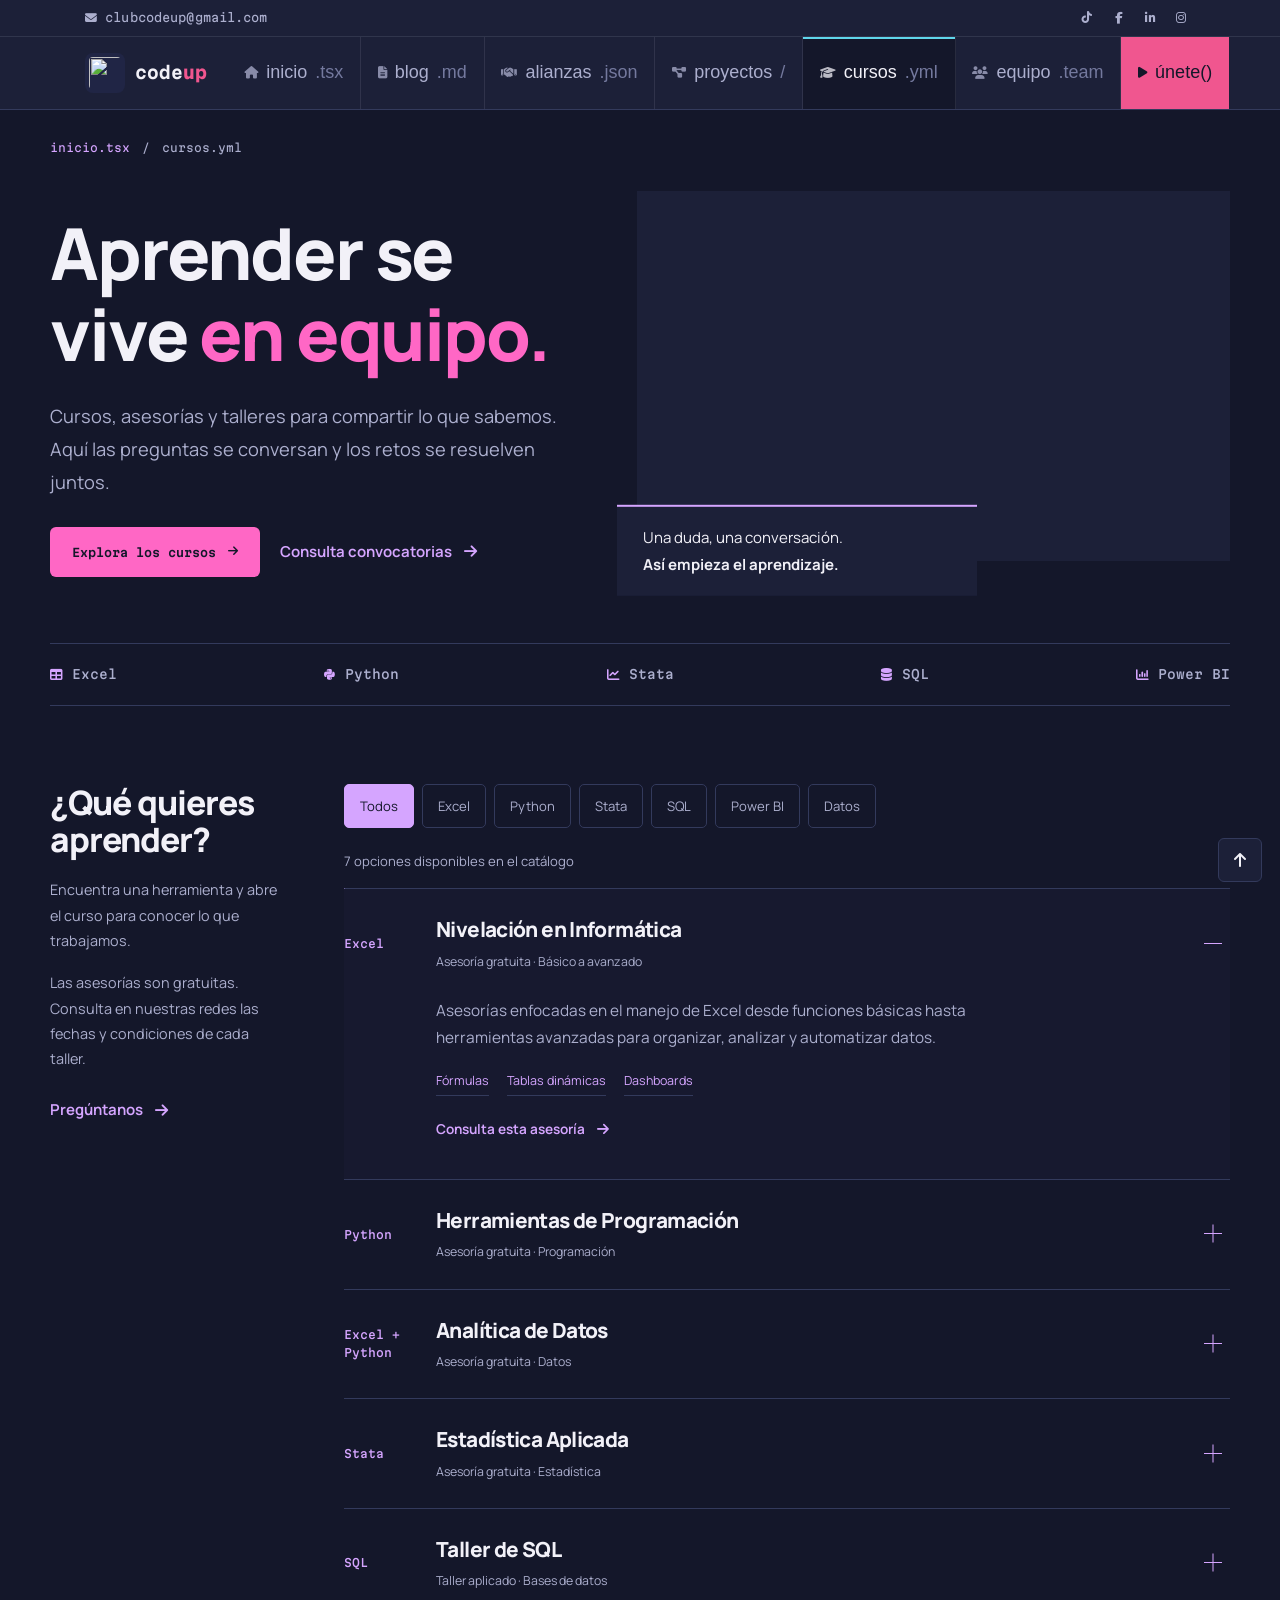
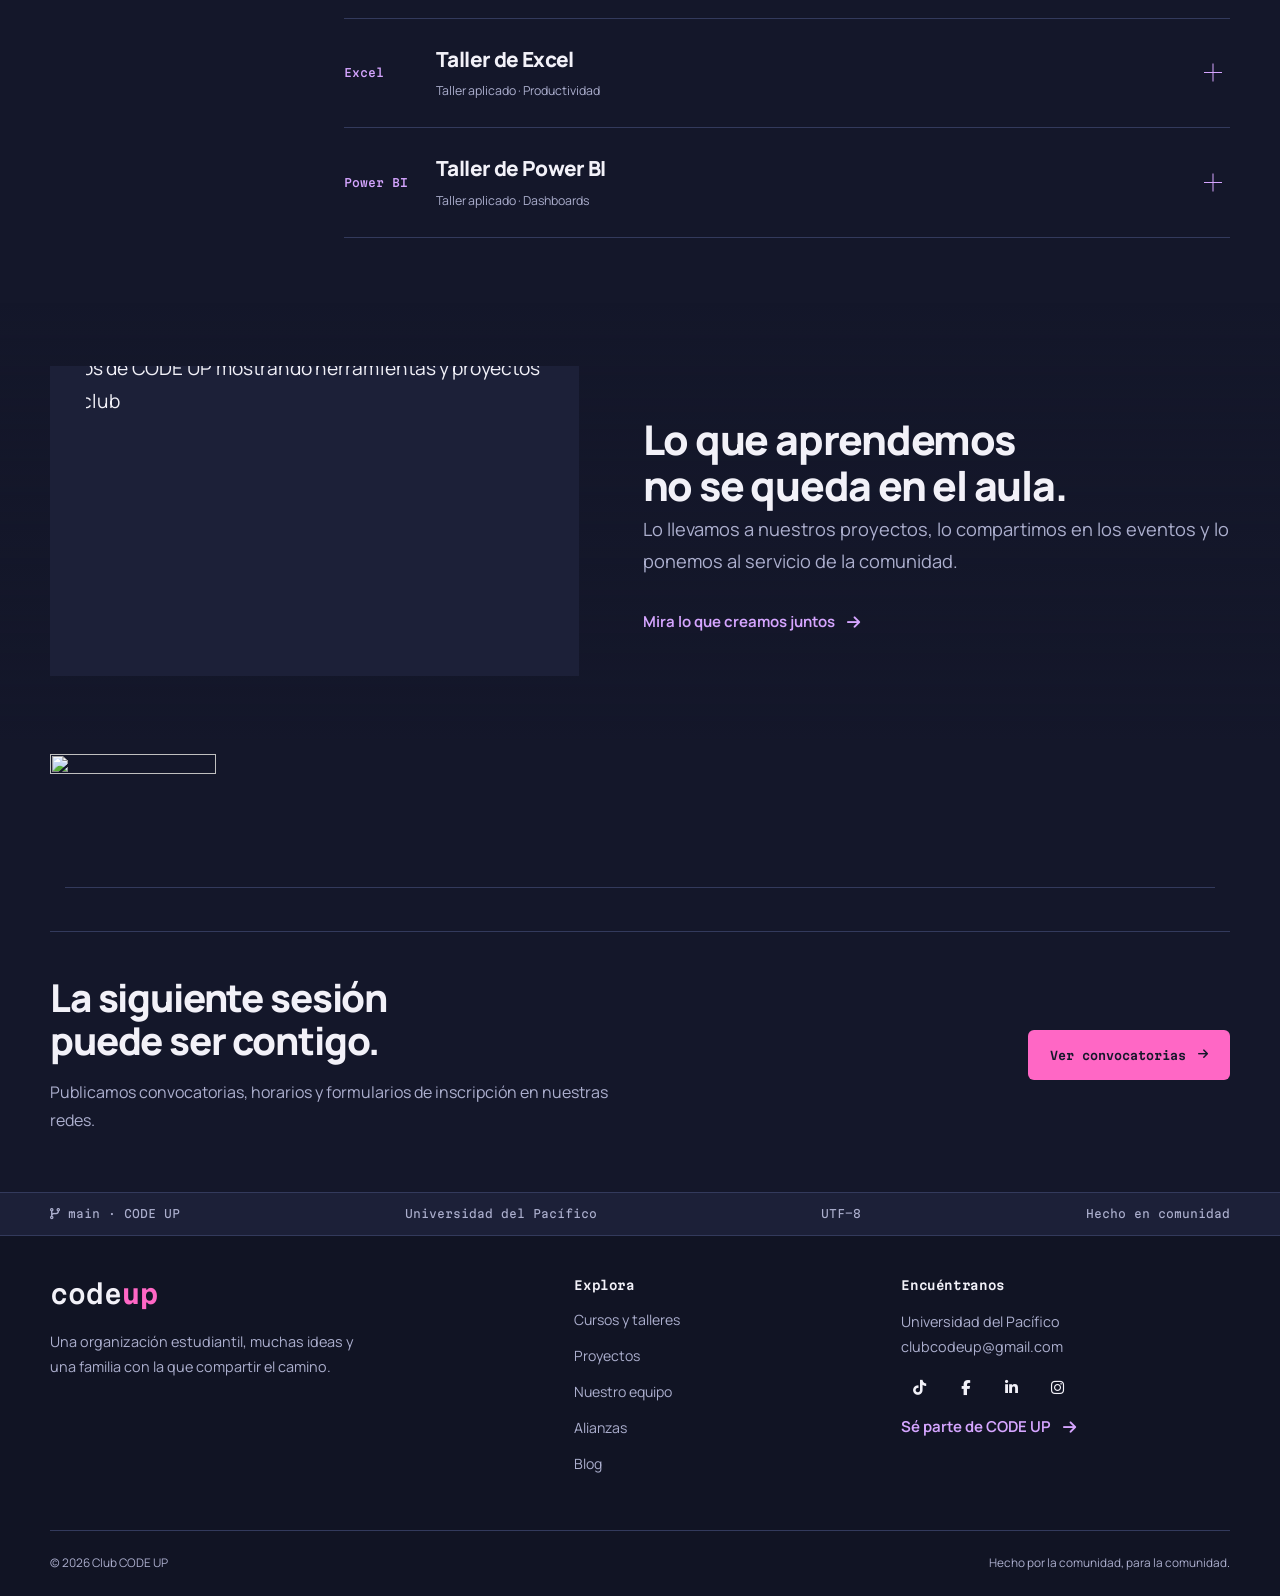
==== advisories.html @ 0ee15fd3 "Completa equipo 2026-2, agrega blogs y mejora experiencia web" ====
<!DOCTYPE html>
<html lang="es"><head>
<meta charset="utf-8"><meta name="viewport" content="width=device-width, initial-scale=1">
<title>Cursos y talleres | Club CODE UP</title>
<link rel="canonical" href="https://clubcodeup.github.io/Pag-Web/advisories.html">
<meta property="og:type" content="website">
<meta property="og:locale" content="es_PE">
<meta property="og:site_name" content="Club CODE UP">
<meta property="og:title" content="Cursos y talleres | Club CODE UP">
<meta property="og:description" content="Aprender también es acompañarnos. Conoce las asesorías y los talleres de Excel, Python, Stata, SQL y Power BI de CODE UP.">
<meta property="og:url" content="https://clubcodeup.github.io/Pag-Web/advisories.html">
<meta property="og:image" content="https://clubcodeup.github.io/Pag-Web/media/social/codeup.jpg">
<meta property="og:image:width" content="1200">
<meta property="og:image:height" content="675">
<meta property="og:image:alt" content="C.cat, la mascota de Club CODE UP, en su espacio de trabajo">
<meta name="twitter:card" content="summary_large_image">
<meta name="twitter:title" content="Cursos y talleres | Club CODE UP">
<meta name="twitter:description" content="Aprender también es acompañarnos. Conoce las asesorías y los talleres de Excel, Python, Stata, SQL y Power BI de CODE UP.">
<meta name="twitter:image" content="https://clubcodeup.github.io/Pag-Web/media/social/codeup.jpg">
<meta name="description" content="Aprender también es acompañarnos. Conoce las asesorías y los talleres de Excel, Python, Stata, SQL y Power BI de CODE UP."><meta name="theme-color" content="#14172a">
<link rel="icon" href="img/GeneralUse/logo.png" type="image/png">
<link rel="preconnect" href="https://fonts.googleapis.com"><link rel="preconnect" href="https://fonts.gstatic.com" crossorigin>
<link href="https://fonts.googleapis.com/css2?family=Martian+Mono:wght@400;500;600;700;800&amp;family=Manrope:wght@400;500;600;700;800&amp;display=swap" rel="stylesheet">
<link href="https://cdnjs.cloudflare.com/ajax/libs/font-awesome/6.3.0/css/all.min.css" rel="stylesheet">
<link href="css/pages-ide.css?v=9" rel="stylesheet">
<link href="css/site-header.css?v=2" rel="stylesheet">
<script src="js/site-header.js?v=1" defer></script>
<script src="js/pages-ide.js?v=7" defer></script>
</head><body class="club-page">
<a class="skip-link" href="#contenido">Saltar al contenido</a>
<div class="page-progress" aria-hidden="true"><span></span></div>
<div class="ide-topbar">
    <div class="container ide-topbar__inner">
        <a href="mailto:clubcodeup@gmail.com"><i class="fa fa-envelope" aria-hidden="true"></i> clubcodeup@gmail.com</a>
        <div class="site-social" aria-label="Redes sociales de CODE UP">
            <a href="https://www.tiktok.com/@clubcode.up" target="_blank" rel="noopener" aria-label="TikTok"><i class="fab fa-tiktok"></i></a>
            <a href="https://www.facebook.com/clubcodeup" target="_blank" rel="noopener" aria-label="Facebook"><i class="fab fa-facebook-f"></i></a>
            <a href="https://www.linkedin.com/company/club-code-up/" target="_blank" rel="noopener" aria-label="LinkedIn"><i class="fab fa-linkedin-in"></i></a>
            <a href="https://www.instagram.com/clubcodeup/" target="_blank" rel="noopener" aria-label="Instagram"><i class="fab fa-instagram"></i></a>
        </div>
    </div>
</div>

<header class="ide-header">
    <nav class="navbar navbar-expand-lg navbar-light container ide-tabbar" aria-label="Navegación principal">
        <a href="index.html" class="navbar-brand ide-logo" aria-label="CODE UP, inicio">
            <img src="img/GeneralUse/logo.png" width="40" height="40" alt="">
            <span>code<strong>up</strong></span>
        </a>
        <button type="button" class="navbar-toggler ide-menu-toggle" aria-controls="navbarCollapse" aria-expanded="false" aria-label="Abrir menú">
            <i class="fa fa-bars" aria-hidden="true"></i>
        </button>
        <div class="collapse navbar-collapse ide-tabs-wrap" id="navbarCollapse">
            <div class="navbar-nav ide-tabs">
                <a href="index.html" class="nav-item nav-link ide-tab"><i class="fa fa-house" aria-hidden="true"></i>inicio<span class="ide-ext" aria-hidden="true">.tsx</span></a>
                <a href="blog.html" class="nav-item nav-link ide-tab"><i class="fa fa-file-lines" aria-hidden="true"></i>blog<span class="ide-ext" aria-hidden="true">.md</span></a>
                <a href="course.html" class="nav-item nav-link ide-tab"><i class="fa fa-handshake" aria-hidden="true"></i>alianzas<span class="ide-ext" aria-hidden="true">.json</span></a>
                <a href="projects.html" class="nav-item nav-link ide-tab"><i class="fa fa-diagram-project" aria-hidden="true"></i>proyectos<span class="ide-ext" aria-hidden="true">/</span></a>
                <a href="advisories.html" class="nav-item nav-link ide-tab is-active" aria-current="page"><i class="fa fa-graduation-cap" aria-hidden="true"></i>cursos<span class="ide-ext" aria-hidden="true">.yml</span></a>
                <a href="team.html" class="nav-item nav-link ide-tab"><i class="fa fa-users" aria-hidden="true"></i>equipo<span class="ide-ext" aria-hidden="true">.team</span></a>
                <a href="contact.html" class="nav-item nav-link ide-tab ide-tab--run"><i class="fa fa-play" aria-hidden="true"></i>únete()</a>
            </div>
        </div>
    </nav>
</header>
<main id="contenido">
<nav class="page-shell page-crumb" aria-label="Ruta de navegación"><a href="index.html">inicio.tsx</a><span aria-hidden="true">/</span><span aria-current="page">cursos.yml</span></nav>
<section class="page-shell page-intro"><div class="learning-intro">
<div><h1>Aprender se vive <span class="page-title-accent">en equipo.</span></h1><p class="page-lead">Cursos, asesorías y talleres para compartir lo que sabemos. Aquí las preguntas se conversan y los retos se resuelven juntos.</p><div class="page-actions"><a class="page-button" href="#catalogo">Explora los cursos <i class="fa fa-arrow-right" aria-hidden="true"></i></a><a class="page-link" href="https://www.instagram.com/clubcodeup/" target="_blank" rel="noopener noreferrer">Consulta convocatorias <i class="fa fa-arrow-right" aria-hidden="true"></i></a></div></div>
<div class="learning-intro__image"><figure class="page-photo "><img src="media/pages/workshop.webp" alt="Integrantes de CODE UP aprendiendo juntos en un aula con computadoras" fetchpriority="high" decoding="async"></figure><div class="learning-intro__note"><p>Una duda, una conversación.<br><strong>Así empieza el aprendizaje.</strong></p></div></div>
</div><div class="learning-tools" aria-label="Herramientas que compartimos"><span><i class="fa fa-table" aria-hidden="true"></i>Excel</span><span><i class="fab fa-python" aria-hidden="true"></i>Python</span><span><i class="fa fa-chart-line" aria-hidden="true"></i>Stata</span><span><i class="fa fa-database" aria-hidden="true"></i>SQL</span><span><i class="fa fa-chart-column" aria-hidden="true"></i>Power BI</span></div></section>
<section class="page-shell page-section catalog" id="catalogo" data-catalog aria-labelledby="catalog-title">
<aside class="catalog-aside"><h2 id="catalog-title">¿Qué quieres aprender?</h2><p>Encuentra una herramienta y abre el curso para conocer lo que trabajamos.</p><p>Las asesorías son gratuitas. Consulta en nuestras redes las fechas y condiciones de cada taller.</p><a class="page-link" href="mailto:clubcodeup@gmail.com">Pregúntanos <i class="fa fa-arrow-right" aria-hidden="true"></i></a></aside>
<div><div class="filter-controls" role="group" aria-label="Filtrar cursos por herramienta"><button class="filter-button" data-filter="all" aria-pressed="true" type="button">Todos</button><button class="filter-button" data-filter="excel" aria-pressed="false" type="button">Excel</button><button class="filter-button" data-filter="python" aria-pressed="false" type="button">Python</button><button class="filter-button" data-filter="stata" aria-pressed="false" type="button">Stata</button><button class="filter-button" data-filter="sql" aria-pressed="false" type="button">SQL</button><button class="filter-button" data-filter="power-bi" aria-pressed="false" type="button">Power BI</button><button class="filter-button" data-filter="datos" aria-pressed="false" type="button">Datos</button></div><p class="filter-status" data-filter-status role="status" aria-live="polite">7 opciones disponibles en el catálogo</p>
<details class="course-entry" data-course="excel" open><summary><span class="course-entry__tool">Excel</span><div><h3>Nivelación en Informática</h3><span class="course-entry__kind">Asesoría gratuita · Básico a avanzado</span></div><span class="course-entry__plus" aria-hidden="true"></span></summary><div class="course-entry__body"><p>Asesorías enfocadas en el manejo de Excel desde funciones básicas hasta herramientas avanzadas para organizar, analizar y automatizar datos.</p><ul class="page-tags"><li>Fórmulas</li><li>Tablas dinámicas</li><li>Dashboards</li></ul><a class="page-link course-entry__contact" href="mailto:clubcodeup@gmail.com?subject=Consulta%20sobre%20Nivelaci%C3%B3n%20en%20Inform%C3%A1tica&amp;body=Hola%20CODE%20UP%2C%20me%20gustar%C3%ADa%20conocer%20las%20pr%C3%B3ximas%20fechas%20y%20c%C3%B3mo%20participar%20en%20Nivelaci%C3%B3n%20en%20Inform%C3%A1tica.%20Gracias.">Consulta esta asesoría <i class="fa fa-arrow-right" aria-hidden="true"></i></a></div></details>
<details class="course-entry" data-course="python"><summary><span class="course-entry__tool">Python</span><div><h3>Herramientas de Programación</h3><span class="course-entry__kind">Asesoría gratuita · Programación</span></div><span class="course-entry__plus" aria-hidden="true"></span></summary><div class="course-entry__body"><p>Curso enfocado en Python, desde conceptos básicos hasta estructuras aplicadas a automatización, análisis de datos y resolución de problemas computacionales.</p><ul class="page-tags"><li>Fundamentos</li><li>Automatización</li><li>Problemas</li></ul><a class="page-link course-entry__contact" href="mailto:clubcodeup@gmail.com?subject=Consulta%20sobre%20Herramientas%20de%20Programaci%C3%B3n&amp;body=Hola%20CODE%20UP%2C%20me%20gustar%C3%ADa%20conocer%20las%20pr%C3%B3ximas%20fechas%20y%20c%C3%B3mo%20participar%20en%20Herramientas%20de%20Programaci%C3%B3n.%20Gracias.">Consulta esta asesoría <i class="fa fa-arrow-right" aria-hidden="true"></i></a></div></details>
<details class="course-entry" data-course="excel python datos"><summary><span class="course-entry__tool">Excel + Python</span><div><h3>Analítica de Datos</h3><span class="course-entry__kind">Asesoría gratuita · Datos</span></div><span class="course-entry__plus" aria-hidden="true"></span></summary><div class="course-entry__body"><p>Curso orientado al análisis e interpretación de datos usando Excel y Python para limpiar información, visualizar hallazgos y crear reportes útiles.</p><ul class="page-tags"><li>Limpieza</li><li>Visualización</li><li>Reportes</li></ul><a class="page-link course-entry__contact" href="mailto:clubcodeup@gmail.com?subject=Consulta%20sobre%20Anal%C3%ADtica%20de%20Datos&amp;body=Hola%20CODE%20UP%2C%20me%20gustar%C3%ADa%20conocer%20las%20pr%C3%B3ximas%20fechas%20y%20c%C3%B3mo%20participar%20en%20Anal%C3%ADtica%20de%20Datos.%20Gracias.">Consulta esta asesoría <i class="fa fa-arrow-right" aria-hidden="true"></i></a></div></details>
<details class="course-entry" data-course="stata datos"><summary><span class="course-entry__tool">Stata</span><div><h3>Estadística Aplicada</h3><span class="course-entry__kind">Asesoría gratuita · Estadística</span></div><span class="course-entry__plus" aria-hidden="true"></span></summary><div class="course-entry__body"><p>Curso orientado al uso de Stata para análisis descriptivo, inferencial y manejo de bases de datos en investigaciones y proyectos académicos.</p><ul class="page-tags"><li>Descriptiva</li><li>Inferencia</li><li>Bases de datos</li></ul><a class="page-link course-entry__contact" href="mailto:clubcodeup@gmail.com?subject=Consulta%20sobre%20Estad%C3%ADstica%20Aplicada&amp;body=Hola%20CODE%20UP%2C%20me%20gustar%C3%ADa%20conocer%20las%20pr%C3%B3ximas%20fechas%20y%20c%C3%B3mo%20participar%20en%20Estad%C3%ADstica%20Aplicada.%20Gracias.">Consulta esta asesoría <i class="fa fa-arrow-right" aria-hidden="true"></i></a></div></details>
<details class="course-entry" data-course="sql datos"><summary><span class="course-entry__tool">SQL</span><div><h3>Taller de SQL</h3><span class="course-entry__kind">Taller aplicado · Bases de datos</span></div><span class="course-entry__plus" aria-hidden="true"></span></summary><div class="course-entry__body"><p>Taller práctico para consultar bases de datos mediante filtros, joins, subconsultas y manejo de información.</p><ul class="page-tags"><li>Consultas</li><li>Joins</li><li>Subconsultas</li></ul><a class="page-link course-entry__contact" href="mailto:clubcodeup@gmail.com?subject=Consulta%20sobre%20Taller%20de%20SQL&amp;body=Hola%20CODE%20UP%2C%20me%20gustar%C3%ADa%20conocer%20las%20pr%C3%B3ximas%20fechas%20y%20c%C3%B3mo%20participar%20en%20Taller%20de%20SQL.%20Gracias.">Consulta este taller <i class="fa fa-arrow-right" aria-hidden="true"></i></a></div></details>
<details class="course-entry" data-course="excel"><summary><span class="course-entry__tool">Excel</span><div><h3>Taller de Excel</h3><span class="course-entry__kind">Taller aplicado · Productividad</span></div><span class="course-entry__plus" aria-hidden="true"></span></summary><div class="course-entry__body"><p>Taller para organizar, analizar y visualizar datos con fórmulas, tablas dinámicas, gráficos y automatización.</p><ul class="page-tags"><li>Gráficos</li><li>Tablas</li><li>Automatización</li></ul><a class="page-link course-entry__contact" href="mailto:clubcodeup@gmail.com?subject=Consulta%20sobre%20Taller%20de%20Excel&amp;body=Hola%20CODE%20UP%2C%20me%20gustar%C3%ADa%20conocer%20las%20pr%C3%B3ximas%20fechas%20y%20c%C3%B3mo%20participar%20en%20Taller%20de%20Excel.%20Gracias.">Consulta este taller <i class="fa fa-arrow-right" aria-hidden="true"></i></a></div></details>
<details class="course-entry" data-course="power-bi datos"><summary><span class="course-entry__tool">Power BI</span><div><h3>Taller de Power BI</h3><span class="course-entry__kind">Taller aplicado · Dashboards</span></div><span class="course-entry__plus" aria-hidden="true"></span></summary><div class="course-entry__body"><p>Taller orientado a crear dashboards e informes interactivos para transformar datos en reportes de decisión.</p><ul class="page-tags"><li>Power Query</li><li>Visuales</li><li>Reportes</li></ul><a class="page-link course-entry__contact" href="mailto:clubcodeup@gmail.com?subject=Consulta%20sobre%20Taller%20de%20Power%20BI&amp;body=Hola%20CODE%20UP%2C%20me%20gustar%C3%ADa%20conocer%20las%20pr%C3%B3ximas%20fechas%20y%20c%C3%B3mo%20participar%20en%20Taller%20de%20Power%20BI.%20Gracias.">Consulta este taller <i class="fa fa-arrow-right" aria-hidden="true"></i></a></div></details>
</div></section>
<section class="page-section page-section--surface"><div class="page-shell learning-end page-reveal"><figure class="page-photo "><img src="media/pages/project-stand.webp" alt="Miembros de CODE UP mostrando herramientas y proyectos en el stand del club" loading="lazy" decoding="async"></figure><div><h2>Lo que aprendemos no se queda en el aula.</h2><p class="page-lead">Lo llevamos a nuestros proyectos, lo compartimos en los eventos y lo ponemos al servicio de la comunidad.</p><a class="page-link" href="projects.html">Mira lo que creamos juntos <i class="fa fa-arrow-right" aria-hidden="true"></i></a></div></div></section>
<div class="page-shell"><div class="page-cat-rail" data-scroll-cat aria-hidden="true"><span class="page-cat-rail__fill"></span><img src="media/cat-skate.webp" width="480" height="400" loading="lazy" decoding="async" alt="" draggable="false"></div></div><div class="page-shell"><section class="page-next"><div><h2>La siguiente sesión puede ser contigo.</h2><p>Publicamos convocatorias, horarios y formularios de inscripción en nuestras redes.</p></div><a class="page-button" href="https://www.instagram.com/clubcodeup/" target="_blank" rel="noopener noreferrer">Ver convocatorias <i class="fa fa-arrow-right" aria-hidden="true"></i></a></section></div></main>
<footer class="page-footer">
<div class="page-status"><div class="page-shell"><span><i class="fa fa-code-branch" aria-hidden="true"></i> main · CODE UP</span><span>Universidad del Pacífico</span><span>UTF-8</span><span>Hecho en comunidad</span></div></div>
<div class="page-shell page-footer__grid">
<div><a class="page-footer__brand" href="index.html">code<strong>up</strong></a><p>Una organización estudiantil, muchas ideas y una familia con la que compartir el camino.</p></div>
<div class="page-footer__links"><h2>Explora</h2><a href="advisories.html">Cursos y talleres</a><a href="projects.html">Proyectos</a><a href="team.html">Nuestro equipo</a><a href="course.html">Alianzas</a><a href="blog.html">Blog</a></div>
<div><h2>Encuéntranos</h2><p>Universidad del Pacífico<br><a href="mailto:clubcodeup@gmail.com">clubcodeup@gmail.com</a></p><div class="page-social" aria-label="Redes de CODE UP"><a href="https://www.tiktok.com/@clubcode.up" target="_blank" rel="noopener noreferrer" aria-label="TikTok"><i class="fab fa-tiktok" aria-hidden="true"></i></a><a href="https://www.facebook.com/clubcodeup" target="_blank" rel="noopener noreferrer" aria-label="Facebook"><i class="fab fa-facebook-f" aria-hidden="true"></i></a><a href="https://www.linkedin.com/company/club-code-up/" target="_blank" rel="noopener noreferrer" aria-label="LinkedIn"><i class="fab fa-linkedin-in" aria-hidden="true"></i></a><a href="https://www.instagram.com/clubcodeup/" target="_blank" rel="noopener noreferrer" aria-label="Instagram"><i class="fab fa-instagram" aria-hidden="true"></i></a></div><a class="page-link" href="contact.html">Sé parte de CODE UP <i class="fa fa-arrow-right" aria-hidden="true"></i></a></div>
</div><div class="page-shell page-footer__bottom"><span>© 2026 Club CODE UP</span><span>Hecho por la comunidad, para la comunidad.</span></div></footer>
<a class="page-top" href="#contenido" aria-label="Volver arriba"><i class="fa fa-arrow-up" aria-hidden="true"></i></a>
</body></html>
---- css/pages-ide.css ----
/* Interior routes share the homepage identity, not its section layout. */
:root {
  color-scheme: dark;
  --page-bg: #14172a;
  --page-raised: #1c2038;
  --page-deep: #111424;
  --page-chrome: #181c30;
  --page-ink: #f2f1f8;
  --page-muted: #acafce;
  --page-line: #333a5c;
  --page-pink: #ff67c5;
  --page-accent: #d5a5ff;
  --page-amber: #f5bb4c;
  --page-mint: #6fe3aa;
  --page-mono: 'Martian Mono', ui-monospace, monospace;
  --page-ease: cubic-bezier(.22, 1, .36, 1);
}
* { box-sizing: border-box; }
html { scroll-behavior: smooth; scroll-padding-top: 100px; scrollbar-color: #b68ccf var(--page-bg); }
body.club-page { position: relative; isolation: isolate; margin: 0; background: var(--page-bg); color: var(--page-ink); font: 400 16px/1.75 'Manrope', system-ui, sans-serif; -webkit-font-smoothing: antialiased; }
body.club-page::before { content: ''; position: fixed; inset: 0; z-index: -1; pointer-events: none; background: url('../media/navy-texture-dark.webp') center / cover no-repeat; opacity: .58; }
::selection { color: var(--page-bg); background: var(--page-accent); }
a { color: inherit; text-decoration: none; text-underline-offset: .25em; }
a, button { -webkit-tap-highlight-color: transparent; }
a:hover { color: var(--page-accent); }
button, input, select { font: inherit; }
button, summary, select { cursor: pointer; }
button { color: inherit; }
input { caret-color: var(--page-accent); }
:focus-visible { outline: 2px solid var(--page-accent); outline-offset: 5px; }
img { display: block; max-width: 100%; height: auto; }
figure { margin: 0; }
p { margin: 0 0 1.2em; }
h1, h2, h3 { margin: 0; line-height: 1.13; letter-spacing: -.03em; text-wrap: balance; font-weight: 800; }
h1 { font-size: clamp(2.75rem, 5.6vw, 5rem); }
h2 { font-size: clamp(2rem, 3.2vw, 3.2rem); }
h3 { font-size: clamp(1.4rem, 2vw, 2rem); }
[hidden] { display: none !important; }
.page-shell { width: min(1180px, calc(100% - 80px)); margin-inline: auto; }
.skip-link { position: fixed; z-index: 200; top: -80px; left: 20px; padding: 12px 18px; background: var(--page-accent); color: var(--page-bg); }
.skip-link:focus { top: 12px; }
.skip-link:hover { color: var(--page-bg); }
.page-progress { height: 3px; position: fixed; z-index: 100; top: 0; left: 0; right: 0; pointer-events: none; }
.page-progress span { display: block; height: 100%; transform: scaleX(0); transform-origin: left; background: var(--page-pink); }
.page-social { display: flex; gap: 10px; align-items: center; }
.page-social a { display: grid; place-items: center; width: 36px; height: 36px; font-size: 15px; }
.page-crumb { display: flex; flex-wrap: wrap; gap: 12px; padding-top: 28px; margin-bottom: 34px; color: var(--page-muted); font: 400 .7rem/1.7 var(--page-mono); }
.page-crumb a { color: var(--page-accent); }
.page-intro { padding-bottom: 54px; }
.page-lead { color: var(--page-muted); font-size: clamp(1rem, 1.5vw, 1.14rem); line-height: 1.8; max-width: 55ch; }
.page-title-accent { color: var(--page-pink); }
.page-actions { display: flex; gap: 20px; align-items: center; flex-wrap: wrap; margin-top: 28px; }
.page-button { display: inline-flex; justify-content: center; align-items: center; gap: 12px; padding: 15px 21px; min-height: 48px; border: 1px solid transparent; border-radius: 6px; font: 600 .72rem/1.6 var(--page-mono); color: var(--page-bg); background: var(--page-pink); transition: background .2s, transform .25s var(--page-ease); }
.page-button:hover { color: var(--page-bg); background: #ff8ad4; transform: translateY(-2px); }
.page-button--outline { border-color: var(--page-line); background: transparent; color: var(--page-ink); }
.page-button--outline:hover { background: var(--page-raised); color: var(--page-accent); }
.page-link { color: var(--page-accent); display: inline-flex; gap: 12px; align-items: center; min-height: 44px; font-size: .94rem; font-weight: 650; }
.page-link:hover { text-decoration: underline; }
.course-entry__contact { margin-top: 12px; font-size: .85rem; }
.page-photo { overflow: hidden; background: var(--page-raised); }
.page-photo img { width: 100%; height: 100%; object-fit: cover; }
.page-photo figcaption { padding: 13px 0 0; color: var(--page-muted); font-size: .8rem; }
.page-photo--caption { background: none; overflow: visible; }
.page-section { padding-block: 64px; }
.page-intro + .page-section { padding-top: 24px; }
.page-section--surface { background: linear-gradient(#14172a00, #14172a99), url('../media/navy-texture-light.webp') center / cover; }
.page-section-head { display: flex; justify-content: space-between; align-items: end; gap: 30px; margin-bottom: 32px; }
.page-section-head p { max-width: 40ch; color: var(--page-muted); margin: 0; }
.page-meta { display: flex; flex-wrap: wrap; gap: 12px; font-size: .78rem; color: var(--page-muted); }
.page-meta span + span::before { content: '·'; margin-right: 12px; color: var(--page-accent); }
.page-tags { display: flex; flex-wrap: wrap; gap: 8px 18px; padding: 0; margin: 14px 0 0; list-style: none; color: var(--page-accent); font-size: .78rem; }
.page-tags li { border-bottom: 1px solid var(--page-line); padding-bottom: 3px; }
.page-chrome { display: flex; align-items: center; justify-content: space-between; gap: 12px; padding: 13px 17px; background: var(--page-raised); font: 400 .7rem var(--page-mono); color: var(--page-muted); border-bottom: 1px solid var(--page-line); }
.page-dots { display: inline-flex; gap: 6px; }
.page-dots b { width: 10px; height: 10px; background: #ff6058; border-radius: 50%; }
.page-dots b:nth-child(2) { background: #ffbd2e; }
.page-dots b:nth-child(3) { background: #28c840; }
.page-next { display: grid; grid-template-columns: 1fr auto; gap: 30px; align-items: center; padding: 44px 0 58px; border-top: 1px solid var(--page-line); }
.page-next h2 { font-size: clamp(1.8rem, 3vw, 2.6rem); max-width: 24ch; }
.page-next p { color: var(--page-muted); max-width: 60ch; margin: 15px 0 0; }
.page-cat-rail { position: relative; height: 158px; margin-block: 8px 25px; overflow: hidden; pointer-events: none; }
.page-cat-rail::before, .page-cat-rail__fill { content: ''; position: absolute; left: 15px; right: 15px; bottom: 18px; height: 1px; background: var(--page-line); }
.page-cat-rail__fill { background: var(--page-accent); transform: scaleX(0); transform-origin: left; }
.page-cat-rail img { position: absolute; left: 0; bottom: 14px; width: 166px; height: auto; transform-origin: 50% 90%; }
.page-reveal { opacity: 1; }
.page-link i, .page-button i { transition: transform .25s var(--page-ease); }
.page-link:hover i, .page-button:hover i { transform: translateX(5px); }
.page-link { position: relative; }
.page-link::after { content: ''; position: absolute; left: 0; right: 0; bottom: 3px; height: 1px; background: currentColor; transform: scaleX(0); transform-origin: left; transition: transform .3s var(--page-ease); }
.page-link:hover::after, .page-link:focus-visible::after { transform: scaleX(1); }
.page-link:hover { text-decoration: none; }
.page-photo img { transition: transform .7s var(--page-ease); }
/* Each scene follows the reading position; no CSS transition fighting the RAF scrub. */
[data-scroll-motion]:not([data-scroll-motion='line']) { transition: none !important; }
[data-scroll-motion='line'] { position: relative; }
[data-scroll-motion='line']::after { content: ''; position: absolute; top: -1px; left: 0; right: 0; height: 1px; background: var(--page-accent); transform: scaleX(var(--row-progress, 1)); transform-origin: left; pointer-events: none; }
.learning-tools, .team-group__head { overflow: clip; }
.journal-archive > a { display: block; overflow: hidden; }
.join-steps__list li::before { color: var(--page-pink); }
@media (hover: hover) and (pointer: fine) {
  .page-photo:not(.page-photo--caption):hover img { transform: scale(1.025); }
}
.page-footer { background: var(--page-deep); border-top: 1px solid var(--page-line); }
.page-status { border-bottom: 1px solid var(--page-line); background: var(--page-raised); color: var(--page-muted); font: 400 .7rem/1.6 var(--page-mono); }
.page-status > div { display: flex; gap: 30px; justify-content: space-between; flex-wrap: wrap; padding-block: 12px; }
.page-footer__grid { display: grid; grid-template-columns: 1.4fr .8fr 1fr; gap: 64px; padding-block: 42px; }
.page-footer__brand { font: 600 1.6rem var(--page-mono); }
.page-footer__brand strong { color: var(--page-pink); }
.page-footer p { color: var(--page-muted); font-size: .9rem; max-width: 35ch; margin: 17px 0 10px; }
.page-footer h2 { font: 600 .76rem var(--page-mono); margin-bottom: 16px; }
.page-footer__links a { display: block; width: fit-content; min-height: 36px; font-size: .88rem; color: var(--page-muted); }
.page-footer__links a:hover { color: var(--page-accent); }
.page-footer__bottom { display: flex; justify-content: space-between; flex-wrap: wrap; gap: 12px; border-top: 1px solid var(--page-line); padding-block: 22px; color: var(--page-muted); font-size: .74rem; }
.page-top { position: fixed; bottom: 18px; right: 18px; z-index: 40; display: grid; place-items: center; width: 44px; height: 44px; border: 1px solid var(--page-line); border-radius: 6px; background: var(--page-raised); }

/* Courses: a real classroom followed by a working syllabus directory. */
.learning-intro { display: grid; grid-template-columns: 1fr 1.12fr; gap: 58px; align-items: center; }
.learning-intro h1 { max-width: 11ch; margin-bottom: 25px; }
.learning-intro__image { position: relative; padding-bottom: 38px; }
.learning-intro__image .page-photo { height: 370px; }
.learning-intro__note { position: absolute; bottom: 0; left: -20px; padding: 18px 26px; width: min(85%, 360px); background: var(--page-raised); border-top: 2px solid var(--page-accent); }
.learning-intro__note p { margin: 0; font-size: .94rem; }
.learning-tools { display: flex; justify-content: space-between; gap: 22px; flex-wrap: wrap; border-block: 1px solid var(--page-line); padding: 23px 0; margin-top: 44px; color: var(--page-muted); font: 500 .78rem var(--page-mono); }
.learning-tools i { color: var(--page-accent); margin-right: 10px; }
.catalog { display: grid; grid-template-columns: 230px 1fr; gap: 64px; }
.catalog-aside { align-self: start; position: sticky; top: 108px; }
.catalog-aside h2 { font-size: 2.1rem; margin-bottom: 18px; }
.catalog-aside p { color: var(--page-muted); font-size: .9rem; }
.filter-controls { display: flex; flex-wrap: wrap; gap: 8px; margin-bottom: 22px; }
.filter-button { padding: 10px 15px; min-height: 44px; border: 1px solid var(--page-line); border-radius: 5px; background: transparent; color: var(--page-muted); font-size: .82rem; }
.filter-button:hover { border-color: var(--page-accent); color: var(--page-ink); }
.filter-button[aria-pressed='true'] { color: var(--page-bg); background: var(--page-accent); border-color: var(--page-accent); }
.filter-status { color: var(--page-muted); font-size: .82rem; min-height: 24px; margin-bottom: 14px; }
.course-entry { border-top: 1px solid var(--page-line); transition: background .25s; }
.course-entry[open] { background: #1c203866; }
.course-entry h3 { transition: color .2s, transform .3s var(--page-ease); }
.course-entry summary:hover h3 { color: var(--page-pink); transform: translateX(4px); }
.course-entry:last-child { border-bottom: 1px solid var(--page-line); }
.course-entry summary { list-style: none; display: grid; grid-template-columns: 70px 1fr 26px; gap: 22px; padding: 26px 0; align-items: center; }
.course-entry summary::-webkit-details-marker { display: none; }
.course-entry__tool { font: 500 .7rem/1.6 var(--page-mono); color: var(--page-accent); }
.course-entry h3 { font-size: 1.3rem; line-height: 1.4; }
.course-entry__kind { color: var(--page-muted); font-size: .77rem; display: block; margin-top: 6px; }
.course-entry__plus { width: 18px; height: 18px; position: relative; }
.course-entry__plus::before, .course-entry__plus::after { content: ''; position: absolute; background: var(--page-accent); left: 0; top: 8px; width: 18px; height: 1px; transition: transform .25s var(--page-ease); }
.course-entry__plus::after { transform: rotate(90deg); }
.course-entry[open] .course-entry__plus::after { transform: rotate(0); }
.course-entry__body { padding: 0 45px 27px 92px; max-width: 75ch; }
.course-entry__body p { color: var(--page-muted); font-size: .96rem; }
.learning-end { display: grid; grid-template-columns: .9fr 1fr; align-items: center; gap: 64px; }
.learning-end .page-photo { height: 310px; }
.learning-end h2 { margin-bottom: 22px; }

/* Projects: a two-function walkthrough, followed by meaningful game stories. */
.projects-heading { display: grid; grid-template-columns: 1.2fr 1fr; align-items: end; gap: 80px; margin-bottom: 40px; }
.projects-heading h1 { max-width: 16ch; font-size: clamp(2.75rem, 5vw, 4.5rem); }
.projects-heading p { margin: 0; }
.project-feature { display: grid; grid-template-columns: .85fr 1.15fr; border-block: 1px solid var(--page-line); padding-block: 38px; gap: 64px; align-items: start; }
.project-feature__copy { position: sticky; top: 30px; }
.project-feature h2 { margin: 16px 0 24px; font-size: clamp(2.8rem, 5vw, 4.5rem); }
.project-feature__copy > p { color: var(--page-muted); }
.project-feature__copy > .page-meta, .project-game .page-meta, .journal-feature .page-meta, .journal-archive .page-meta { margin-bottom: 20px; }
.project-screen { background: #f6f5ff; border-radius: 8px 8px 0 0; overflow: hidden; }
.project-screen > img { width: 100%; height: 240px; object-fit: contain; }
.project-functions { display: grid; gap: 34px; min-width: 0; }
.project-function { transform-origin: center top; scroll-margin-top: 28px; }
.project-function figcaption { padding-top: 18px; }
.project-function h3 { font-size: clamp(1.2rem, 1.8vw, 1.45rem); line-height: 1.3; }
.project-function p { font-size: .9rem; color: var(--page-muted); margin: 10px 0 0; max-width: 56ch; }
.project-flow { display: grid; margin-block: 25px 14px; }
.project-flow a { display: flex; gap: 14px; align-items: center; position: relative; border-top: 1px solid var(--page-line); padding: 16px 0; font-size: .88rem; color: var(--page-muted); }
.project-flow a::after { content: ''; position: absolute; left: 0; right: 0; top: -1px; height: 1px; background: var(--page-pink); transform: scaleX(0); transform-origin: left; transition: transform .3s var(--page-ease); }
.project-flow a[aria-current='step'] { color: var(--page-ink); }
.project-flow a[aria-current='step']::after { transform: scaleX(1); }
.project-flow span { color: var(--page-accent); font: .7rem var(--page-mono); }
.project-flow i { margin-left: auto; color: var(--page-accent); }
.project-game { display: grid; grid-template-columns: 1.05fr 1fr; gap: 64px; padding-block: 35px; align-items: center; border-bottom: 1px solid var(--page-line); }
.project-game:nth-of-type(even) .project-game__image { order: 2; }
.project-game__image { display: grid; place-items: center; background: var(--page-raised); min-height: 270px; }
.project-game__image img { width: 100%; max-height: 330px; object-fit: contain; }
.project-game h3 { margin: 13px 0 20px; }
.project-game p { color: var(--page-muted); font-size: .95rem; }
.project-people { font-size: .82rem !important; padding-top: 16px; border-top: 1px solid var(--page-line); }
.project-people strong { color: var(--page-ink); }
.project-mechanics { margin: 22px 0 0; display: grid; grid-template-columns: 1fr 1fr; gap: 24px; border-top: 1px solid var(--page-line); padding-top: 18px; }
.project-mechanics dt { font-size: .8rem; font-weight: 700; color: var(--page-accent); }
.project-mechanics dd { margin: 8px 0 0; font-size: .85rem; line-height: 1.75; color: var(--page-muted); }
.project-mechanics + .project-people { margin-top: 22px; }
@media (min-width: 901px) and (max-height: 650px) { .project-feature__copy { position: static; } }

/* Partners: a shared photograph and spacious, readable institutional rows. */
.alliance-intro { display: grid; grid-template-columns: .85fr 1.1fr; gap: 70px; align-items: center; }
.alliance-intro h1 { max-width: 12ch; margin-bottom: 24px; }
.alliance-intro .page-photo { height: 405px; }
.alliance-directory { border-top: 1px solid var(--page-line); }
.alliance-row { display: grid; grid-template-columns: 170px .8fr 1.25fr; gap: 42px; padding: 38px 0; align-items: center; border-bottom: 1px solid var(--page-line); }
.alliance-logo { width: 145px; height: 126px; background: white; display: grid; place-items: center; padding: 14px; }
.alliance-logo img { max-height: 98px; object-fit: contain; }
.alliance-row h3 { font-size: 1.65rem; margin-bottom: 10px; }
.alliance-row p { margin: 0; font-size: .94rem; color: var(--page-muted); }
.alliance-row__type { font-size: .78rem !important; color: var(--page-accent) !important; }
.alliance-row__body p + p { margin-top: 12px; }

/* Team: an open photo album, with direct area navigation and no search UI. */
.team-intro__heading { display: grid; grid-template-columns: 1fr 1fr; gap: 80px; align-items: end; margin-bottom: 35px; }
.team-intro__heading h1 { max-width: 12ch; }
.team-intro__heading p { margin-bottom: 0; }
.team-panorama { height: clamp(210px, 32vw, 420px); }
.team-panorama img { object-position: center 60%; }
.team-values { display: grid; grid-template-columns: 1fr 1fr; gap: 70px; margin-top: 36px; }
.team-values h2 { font-size: 1.45rem; margin-bottom: 12px; }
.team-values p { color: var(--page-muted); font-size: .93rem; margin: 0; }
.team-areas-bar { position: sticky; top: 0; z-index: 15; margin: 26px 0 0; border-block: 1px solid var(--page-line); background: rgba(20, 23, 42, .94); box-shadow: 0 0 0 100vmax rgba(20, 23, 42, .94); clip-path: inset(0 -100vmax); backdrop-filter: blur(10px); }
.team-areas { display: flex; gap: 30px; overflow-x: auto; scrollbar-width: none; padding-block: 6px; padding-right: 48px; -webkit-mask-image: linear-gradient(90deg, #000 calc(100% - 48px), transparent); mask-image: linear-gradient(90deg, #000 calc(100% - 48px), transparent); }
.team-areas::-webkit-scrollbar { display: none; }
.team-areas a { display: inline-flex; align-items: center; flex-shrink: 0; min-height: 44px; white-space: nowrap; font-size: .85rem; color: var(--page-muted); position: relative; }
.team-areas a span { margin-left: 8px; font: 400 .62rem var(--page-mono); opacity: .7; }
.team-areas a::after { content: ''; position: absolute; bottom: 3px; inset-inline: 0; height: 2px; background: var(--page-pink); transform: scaleX(0); transform-origin: left; transition: transform .3s var(--page-ease); }
.team-areas a:hover, .team-areas a[aria-current='location'] { color: var(--page-ink); }
.team-areas a[aria-current='location'] span { color: var(--page-pink); opacity: 1; }
.team-areas a:hover::after, .team-areas a[aria-current='location']::after { transform: scaleX(1); }
/* Each area: its name stays beside the people while they scroll past. */
.team-group { display: grid; grid-template-columns: 240px minmax(0, 1fr); gap: 56px; padding-block: 48px; border-top: 1px solid var(--page-line); }
.team-areas-bar + .team-group { border-top: 0; }
.team-areas-bar + .team-group::after { display: none; }
.team-group__head { position: sticky; top: 92px; align-self: start; }
.team-group__head h3 { font-size: 1.75rem; line-height: 1.15; margin: 0 0 12px; text-wrap: balance; }
.team-group__head span { color: var(--page-accent); font: 500 .75rem var(--page-mono); }
.team-group__head p { color: var(--page-muted); font-size: .92rem; line-height: 1.7; margin: 18px 0 0; max-width: 28ch; }
/* The lead takes a 2x2 cell; everyone else fills the mosaic around it. */
.team-portraits { display: grid; grid-template-columns: repeat(6, minmax(0, 1fr)); gap: 30px 16px; grid-auto-flow: dense; align-items: start; }
.member-portrait { min-width: 0; }
.member-portrait--lead { grid-column: span 2; grid-row: span 2; }
.member-portrait__photo, .member-portrait__empty { position: relative; overflow: hidden; aspect-ratio: 4/5; background: var(--page-raised); }
.member-portrait img { width: 100%; height: 100%; object-fit: cover; object-position: center 28%; filter: grayscale(1); transition: filter .45s, transform .65s var(--page-ease); }
.member-portrait:hover img, .member-portrait:focus-within img { filter: grayscale(0); transform: scale(1.04); }
@media (hover: none) { .member-portrait img { filter: grayscale(.2); } }
.member-portrait__career { position: absolute; inset: auto 0 0; padding: 30px 10px 9px; font-size: .75rem; line-height: 1.35; color: #fff; background: linear-gradient(transparent, rgba(12, 14, 28, .88)); opacity: 0; transform: translateY(8px); transition: opacity .3s, transform .4s var(--page-ease); pointer-events: none; }
.member-portrait:hover .member-portrait__career, .member-portrait:focus-within .member-portrait__career { opacity: 1; transform: none; }
.member-portrait h4 { font-size: .84rem; line-height: 1.35; font-weight: 700; margin: 10px 0 0; transition: color .25s; }
.member-portrait:hover h4 { color: var(--page-pink); }
.member-portrait p { font-size: .8rem; line-height: 1.6; color: var(--page-muted); margin: 2px 0 0; }
.member-portrait p.member-portrait__role { font: 500 .75rem/1.6 var(--page-mono); color: var(--page-pink); margin-top: 5px; }
.member-portrait--lead h4 { font-size: 1.12rem; margin-top: 14px; }
.member-portrait--lead p.member-portrait__role { font-size: .75rem; }
.member-portrait__empty { display: grid; place-content: center; text-align: center; color: var(--page-muted); }
.member-portrait__empty span[aria-hidden] { font: 600 1.4rem var(--page-mono); color: var(--page-accent); }
.member-portrait__empty small { font-size: .66rem; }
/* The complete board opens the directory in three columns, then two on mobile. */
.team-group--board .team-portraits { grid-template-columns: repeat(3, minmax(0, 1fr)); gap: 24px; }
.team-group--board .member-portrait--lead { grid-column: auto; grid-row: auto; }
.team-group--board .member-portrait__photo { aspect-ratio: 1; }
.team-group--board .member-portrait--lead h4 { font-size: 1.3rem; }

/* Join: a real invitation, with direct channels instead of a fake form. */
.join-layout { display: grid; grid-template-columns: 1fr .95fr; gap: 70px; align-items: center; padding-bottom: 24px; }
.join-photos { position: relative; padding-bottom: 86px; }
.join-photos > figure.page-photo { height: 495px; }
.join-photos__second { position: absolute; width: 42%; height: 220px; bottom: 0; left: -20px; border: 8px solid var(--page-bg); }
.join-photos__cat { width: 175px; position: absolute; bottom: -4px; right: -15px; }
.join-copy h1 { max-width: 11ch; margin-bottom: 23px; }
.join-copy .page-meta { margin-top: 24px; }
.join-steps { display: grid; grid-template-columns: .75fr 1.25fr; gap: 70px; }
.join-steps h2 { margin-bottom: 20px; }
.join-steps__list { list-style: none; margin: 0; padding: 0; counter-reset: join-step; }
.join-steps__list li { display: grid; grid-template-columns: 38px 1fr; gap: 22px; border-top: 1px solid var(--page-line); padding: 24px 0; counter-increment: join-step; }
.join-steps__list li::before { content: counter(join-step, decimal-leading-zero); color: var(--page-amber); font: 500 .8rem var(--page-mono); padding-top: 5px; }
.join-steps__list h3 { font-size: 1.2rem; margin-bottom: 10px; }
.join-steps__list p { color: var(--page-muted); font-size: .95rem; margin: 0; }
.join-channels { display: grid; grid-template-columns: 240px 1fr; gap: 65px; align-items: center; border-block: 1px solid var(--page-line); padding-block: 35px; }
.join-qr { padding: 15px; background: white; width: 210px; }
.join-qr img { width: 100%; }
.join-channels h2 { font-size: 2rem; margin-bottom: 10px; }
.join-channel-links { display: flex; flex-wrap: wrap; gap: 6px 30px; margin-top: 20px; }
.join-channel-links a { min-height: 44px; display: flex; gap: 10px; align-items: center; border-bottom: 1px solid var(--page-line); }

/* Blog: editorial cover, distinct archive row, focused article reading. */
.journal-title { display: flex; justify-content: space-between; align-items: end; gap: 40px; padding-bottom: 35px; border-bottom: 1px solid var(--page-line); margin-bottom: 36px; }
.journal-title p { max-width: 38ch; margin: 0; color: var(--page-muted); }
.journal-note { display: flex; align-items: end; gap: 24px; max-width: 480px; }
.journal-note p { max-width: 27ch; }
.journal-companion { width: 115px; height: auto; flex-shrink: 0; transform-origin: 50% 90%; }
.journal-feature { display: grid; grid-template-columns: 1.15fr 1fr; gap: 55px; align-items: center; }
.journal-feature__image { display: block; overflow: hidden; }
.journal-feature__image img { width: 100%; height: 415px; object-fit: cover; transition: transform .8s var(--page-ease); }
.journal-feature__image:hover img { transform: scale(1.035); }
.journal-feature h2 { font-size: clamp(2.2rem, 3.3vw, 3.4rem); margin: 15px 0 20px; }
.journal-feature h2 a:hover { color: var(--page-accent); }
.journal-feature p { color: var(--page-muted); }
.journal-archive { display: grid; grid-template-columns: .65fr 1fr; gap: 60px; align-items: center; border-block: 1px solid var(--page-line); padding-block: 34px; }
.journal-archive img { width: 100%; max-height: 270px; object-fit: cover; }
.journal-archive h3 { font-size: 2.2rem; margin: 14px 0 18px; }
.journal-archive p { color: var(--page-muted); max-width: 55ch; }
.journal-archive + .journal-archive { border-top: 0; }
.article-heading { max-width: 980px; padding-bottom: 40px; }
.article-heading h1 { font-size: clamp(2.4rem, 4.5vw, 4.3rem); margin-bottom: 26px; }
.article-heading .page-meta { font-size: .85rem; }
.article-cover { height: 360px; margin-bottom: 40px; }
.article-cover--science img { object-fit: contain; background: var(--page-raised); }
.article-cover--caption { height: auto; overflow: visible; background: none; }
.article-cover__image { height: 360px; overflow: hidden; background: var(--page-raised); }
.article-cover--caption img { height: 100%; }
.article-layout { display: grid; grid-template-columns: 235px minmax(0, 1fr); gap: 70px; padding-bottom: 55px; }
.article-aside { align-self: start; position: sticky; top: 110px; }
.article-aside h2 { font-size: 1rem; margin-bottom: 17px; }
.article-toc { display: grid; gap: 12px; padding-left: 0; list-style: none; border-left: 1px solid var(--page-line); }
.article-toc a { display: block; padding-left: 16px; font-size: .84rem; line-height: 1.6; color: var(--page-muted); }
.article-toc a[aria-current='location'] { color: var(--page-accent); border-left: 1px solid var(--page-accent); margin-left: -1px; }
.article-aside > p { font-size: .82rem; color: var(--page-muted); }
.article-body { max-width: 72ch; font-size: 1.075rem; line-height: 1.95; }
.article-body > p { color: #e3d1ee; margin-bottom: 1.6em; }
.article-body h2 { font-size: clamp(1.6rem, 2.4vw, 2.2rem); line-height: 1.3; margin: 2em 0 .8em; }
.article-body h2:first-child { margin-top: 0; }
.article-body img { width: 100%; max-height: 460px; object-fit: contain; background: #eff0f8; margin: 32px 0; }
.article-body ul, .article-body ol { padding-left: 22px; color: var(--page-muted); }
.article-body li { margin-bottom: 16px; }
.article-body .sources { font-size: .9rem; border-top: 1px solid var(--page-line); margin-top: 40px; }
.article-body .sources a { color: var(--page-accent); text-decoration: underline; overflow-wrap: anywhere; }
.article-figure { margin-block: 32px; }
.article-body .article-figure img { margin: 0; }
.article-figure figcaption { padding-top: 13px; color: var(--page-muted); font-size: 13px; line-height: 1.7; }
.article-body .author-line { color: var(--page-ink); }
.article-archive-note { padding: 20px 0; border-block: 1px solid var(--page-line); font-size: .85rem; color: var(--page-muted); }

@media (min-width: 1450px) { .page-shell { width: min(1280px, calc(100% - 112px)); } }
@media (max-width: 1199px) {
  .page-shell { width: calc(100% - 56px); }
  .learning-intro, .alliance-intro, .project-feature, .join-layout { gap: 38px; }
  .catalog { grid-template-columns: 200px 1fr; gap: 38px; }
  .team-group { grid-template-columns: 200px minmax(0, 1fr); gap: 36px; }
  .team-portraits { grid-template-columns: repeat(5, minmax(0, 1fr)); }
  .article-layout { gap: 40px; grid-template-columns: 200px minmax(0, 1fr); }
}
@media (max-width: 900px) {
  .page-crumb { margin-bottom: 26px; }
  .learning-intro__image .page-photo, .alliance-intro .page-photo { height: 310px; }
  .projects-heading, .team-intro__heading { gap: 30px; }
  .project-feature { grid-template-columns: 1fr; }
  .project-feature__copy { max-width: 70ch; position: static; }
  .project-functions { grid-template-columns: 1fr 1fr; gap: 24px; }
  .project-screen > img { height: 210px; }
  .catalog { display: block; }
  .catalog-aside { position: static; margin-bottom: 28px; }
  .catalog-aside h2 { display: inline; }
  .catalog-aside p { margin-top: 14px; max-width: 65ch; }
  .learning-end, .project-game, .join-steps { gap: 32px; }
  .alliance-row { grid-template-columns: 130px 1fr; gap: 24px 30px; }
  .alliance-logo { grid-row: span 2; width: 122px; height: 116px; }
  .alliance-row__body { grid-column: 2; }
  .team-values { gap: 30px; }
  .team-group { grid-template-columns: 1fr; gap: 22px; padding-block: 36px; }
  .team-group__head { position: static; }
  .team-group__head p { max-width: 46ch; margin-top: 10px; }
  .team-portraits { grid-template-columns: repeat(4, minmax(0, 1fr)); }
  .join-photos > figure.page-photo { height: 440px; }
  .join-photos__second { left: -10px; width: 58%; height: 180px; }
  .join-photos__cat { width: 140px; right: -24px; }
  .join-channels { grid-template-columns: 185px 1fr; gap: 30px; }
  .join-qr { width: 180px; }
  .journal-feature { gap: 30px; }
  .journal-feature__image img { height: 370px; }
  .journal-archive { gap: 30px; }
  .article-layout { grid-template-columns: 1fr; gap: 25px; }
  .article-aside { position: static; }
  .article-toc { display: flex; flex-wrap: wrap; gap: 10px 20px; border: none; }
  .article-toc a { padding: 0; text-decoration: underline; }
  .article-aside > p { display: none; }
  .article-body { margin-inline: auto; }
  .page-footer__grid { gap: 30px; }
}
@media (max-width: 640px) {
  .page-shell { width: calc(100% - 36px); }
  .page-intro { padding-bottom: 32px; }
  .page-crumb { font-size: .7rem; padding-top: 20px; gap: 8px; }
  h1 { font-size: clamp(2.45rem, 10.5vw, 3.6rem); }
  .page-actions { gap: 12px 20px; margin-top: 22px; }
  .page-section { padding-block: 40px; }
  .page-section-head, .journal-title { display: block; margin-bottom: 25px; }
  .page-section-head p, .journal-title p { margin-top: 16px; }
  .page-next { grid-template-columns: 1fr; gap: 23px; padding-block: 30px 40px; }
  .page-next .page-button { justify-self: start; }
  .page-cat-rail { height: 120px; margin-block: 0 18px; }
  .page-cat-rail img { width: 124px; }
  .learning-intro, .alliance-intro, .team-intro__heading, .projects-heading, .learning-end, .join-layout, .join-steps, .journal-feature, .journal-archive { grid-template-columns: 1fr; gap: 28px; }
  .learning-intro h1, .alliance-intro h1, .team-intro__heading h1, .join-copy h1 { max-width: 14ch; }
  .learning-intro__image .page-photo { height: 260px; }
  .learning-intro__note { left: 12px; padding: 14px 20px; }
  .learning-tools { gap: 19px 25px; justify-content: start; font-size: .72rem; margin-top: 25px; padding: 20px 0; }
  .course-entry summary { grid-template-columns: 52px 1fr 20px; gap: 12px; padding-block: 22px; }
  .course-entry h3 { font-size: 1.12rem; }
  .course-entry__tool { font-size: .7rem; }
  .course-entry__body { padding: 0 15px 25px 64px; }
  .course-entry__body p { font-size: .91rem; }
  .filter-controls { gap: 6px; }
  .filter-button { padding-inline: 12px; }
  .learning-end .page-photo { height: 240px; }
  .projects-heading { margin-bottom: 26px; }
  .project-feature { padding-block: 26px; gap: 24px; }
  .project-feature h2 { margin-top: 10px; }
  .project-functions { grid-template-columns: 1fr; gap: 26px; }
  .project-screen > img { height: auto; max-height: 235px; }
  .project-mechanics { gap: 18px; }
  .project-game { grid-template-columns: 1fr; gap: 24px; padding-block: 30px; }
  .project-game:nth-of-type(even) .project-game__image { order: 0; }
  .project-game__image { min-height: 210px; }
  .project-game__image img { max-height: 300px; }
  .alliance-intro .page-photo { height: 290px; }
  .alliance-row { grid-template-columns: 92px 1fr; gap: 20px; padding-block: 28px; }
  .alliance-logo { grid-row: auto; width: 92px; height: 88px; padding: 8px; }
  .alliance-logo img { max-height: 70px; }
  .alliance-row h3 { font-size: 1.4rem; }
  .alliance-row__body { grid-column: 1 / -1; }
  .team-intro__heading { margin-bottom: 24px; }
  .team-panorama { height: 220px; }
  .team-values { grid-template-columns: 1fr; gap: 24px; margin-top: 26px; }
  .team-areas-bar { margin-top: 18px; }
  .team-areas { gap: 22px; }
  .team-group { padding-block: 30px; }
  .team-group__head h3 { font-size: 1.4rem; margin-bottom: 6px; }
  .team-portraits { grid-template-columns: repeat(3, minmax(0, 1fr)); gap: 20px 10px; }
  .member-portrait h4 { font-size: .76rem; margin-top: 8px; }
  .member-portrait--lead h4 { font-size: .98rem; }
  .team-group--board .team-portraits { grid-template-columns: repeat(2, minmax(0, 1fr)); gap: 12px; }
  .team-group--board .member-portrait--lead h4 { font-size: 1rem; }
  .join-copy { order: -1; }
  .join-photos { padding-bottom: 66px; margin-inline: 10px; }
  .join-photos > figure.page-photo { height: 360px; }
  .join-photos__second { height: 185px; width: 45%; }
  .join-photos__cat { width: 144px; right: -6px; }
  .join-channels { grid-template-columns: 1fr; gap: 26px; }
  .join-qr { width: 160px; }
  .join-channel-links { gap: 8px 22px; }
  .journal-feature__image img { height: 260px; }
  .journal-note { align-items: center; gap: 20px; margin-top: 18px; }
  .journal-note p { margin-top: 0; max-width: 30ch; }
  .journal-companion { width: 88px; }
  .journal-feature h2 { font-size: 2.2rem; }
  .journal-archive h3 { font-size: 1.8rem; }
  .journal-archive img { max-height: 240px; }
  .article-heading { padding-bottom: 28px; }
  .article-heading h1 { font-size: clamp(2rem, 8.4vw, 2.8rem); }
  .article-cover { height: 230px; margin-bottom: 28px; }
  .article-cover--caption { height: auto; }
  .article-cover__image { height: 230px; }
  .article-body { font-size: 1rem; line-height: 1.9; }
  .article-toc { display: grid; gap: 12px; }
  .page-footer__grid { grid-template-columns: 1fr; gap: 30px; text-align: center; padding-block: 32px; }
  .page-footer__grid p { margin-inline: auto; }
  .page-footer__links a { margin-inline: auto; min-height: 40px; }
  .page-footer .page-social { justify-content: center; }
  .page-status > div { display: grid; grid-template-columns: 1fr 1fr; gap: 8px 16px; font-size: .7rem; }
  .page-status span:nth-child(even) { text-align: right; }
  .page-footer__bottom { display: grid; justify-content: center; text-align: center; padding-right: 38px; font-size: .7rem; }
  .page-top { width: 40px; height: 40px; right: 10px; bottom: 10px; }
}
@media (prefers-reduced-motion: reduce) {
  html { scroll-behavior: auto; }
  *, *::before, *::after { animation: none !important; transition: none !important; }
  [data-scroll-motion]:not([data-scroll-motion='line']) { transform: none !important; clip-path: none !important; }
  [data-scroll-motion='line']::after { transform: scaleX(1); }
  .page-photo:hover img, .member-portrait:hover img, .journal-feature__image:hover img, .course-entry summary:hover h3, .page-button:hover, .page-link:hover i, .page-button:hover i { transform: none; }
}
---- css/site-header.css ----
/* Canonical header: the approved homepage furniture, shared by every route.
   Includes its scoped Bootstrap geometry so interiors need no framework CSS. */
.ide-topbar, .ide-header {
  --ide-bg: #14172a; --ide-bg-raised: #1c2038; --ide-bg-raised-2: #202545;
  --ide-border: #333a5c; --ide-border-soft: rgba(226,228,250,.1);
  --ide-ink: #f2f1f8; --ide-ink-soft: #acafce; --ide-ink-faint: #74799e;
  --ide-magenta: #f0568f; --ide-cyan: #5fd6ec;
  --ide-mono: 'Martian Mono', ui-monospace, 'SFMono-Regular', Menlo, Consolas, monospace;
  color: var(--ide-ink); font: 400 16px/1.65 'Manrope', system-ui, -apple-system, sans-serif;
}
.ide-topbar *, .ide-header * { box-sizing: border-box; }
.ide-topbar .container, .ide-header .container { width: 100%; margin-inline: auto; padding-inline: 15px; }
.ide-topbar a, .ide-header a { text-decoration: none; transition: color .2s, background-color .2s; }
.ide-topbar a:focus-visible, .ide-header a:focus-visible, .ide-header button:focus-visible { outline: 2px solid var(--ide-cyan); outline-offset: 3px; }
.ide-topbar { background: var(--ide-bg-raised); color: var(--ide-ink-soft); border-bottom: 1px solid var(--ide-border-soft); font-family: var(--ide-mono); font-size: .74rem; letter-spacing: .01em; }
.ide-topbar__inner { min-height: 36px; display: flex; align-items: center; justify-content: space-between; }
.ide-topbar a { color: var(--ide-ink-soft); }
.ide-topbar a:hover { color: var(--ide-cyan); }
.ide-topbar .site-social { display: flex; align-items: center; gap: .2rem; }
.ide-topbar .site-social a { display: grid; place-items: center; width: 28px; height: 28px; border-radius: 4px; }
.ide-topbar .site-social a:hover { background: var(--ide-bg-raised-2); }
.ide-header { position: relative; z-index: 20; background: var(--ide-bg-raised); border-bottom: 1px solid var(--ide-border); }
.ide-header .ide-tabbar { position: relative; display: flex; flex-wrap: wrap; align-items: stretch; justify-content: space-between; min-height: 72px; padding-block: 0; }
.ide-header .ide-logo { display: inline-flex; align-items: center; gap: .65rem; padding-block: .3125rem; margin-right: 1.25rem; color: var(--ide-ink); font: 700 1.05rem/1.65 var(--ide-mono); white-space: nowrap; flex-shrink: 0; }
.ide-logo img { display: block; width: 40px; height: 40px; object-fit: contain; border-radius: 8px; padding: 4px; background: var(--ide-bg-raised-2); }
.ide-logo strong { color: var(--ide-magenta); font-weight: 900; }
.ide-header .ide-menu-toggle { padding: .25rem .75rem; font-size: 1.25rem; line-height: 1; color: var(--ide-ink); border: 1px solid var(--ide-border); border-radius: 6px; background: transparent; cursor: pointer; }
.ide-header .ide-tabs-wrap { flex-basis: 100%; flex-grow: 1; align-items: stretch; }
.ide-header .ide-tabs { display: flex; flex-direction: row; align-items: stretch; margin: 0 0 0 auto; padding: 0; list-style: none; }
.ide-header .ide-tab.nav-link { position: relative; display: inline-flex; align-items: center; gap: .5rem; height: 72px; padding: 0 1.05rem !important; color: var(--ide-ink-soft); background: transparent; border-right: 1px solid var(--ide-border-soft); font: 500 18px/1.65 'Jost', sans-serif; white-space: nowrap; }
.ide-header .ide-tab i { font-size: .78rem; opacity: .75; }
.ide-header .ide-ext { color: var(--ide-ink-faint); }
.ide-header .ide-tab:hover { color: var(--ide-ink); background: var(--ide-bg-raised-2); }
.ide-header .ide-tab.is-active { color: var(--ide-ink); background: var(--ide-bg); }
.ide-header .ide-tab.is-active::after { content: ''; position: absolute; inset-inline: 0; top: 0; height: 2px; background: var(--ide-cyan); }
.ide-header .ide-tab--run.nav-link { color: var(--ide-bg); background: var(--ide-magenta); border-right: 0; }
.ide-header .ide-tab--run:hover { background: #f57aa4; }
.ide-header .ide-tab--run i { opacity: 1; }
@media (min-width: 576px) { .ide-topbar .container, .ide-header .container { max-width: 540px; } }
@media (min-width: 768px) { .ide-topbar .container, .ide-header .container { max-width: 720px; } }
@media (min-width: 992px) {
  .ide-topbar .container, .ide-header .container { max-width: 960px; }
  .ide-header .ide-tabbar { flex-flow: row nowrap; justify-content: flex-start; }
  .ide-header .ide-tabs-wrap { display: flex !important; flex-basis: auto; }
  .ide-header .ide-menu-toggle { display: none; }
}
@media (min-width: 1200px) { .ide-topbar .container, .ide-header .container { max-width: 1140px; } }
@media (min-width: 992px) and (max-width: 1199.98px) {
  .ide-header .ide-tab.nav-link { padding-inline: .8rem !important; font-size: .9rem; }
}
@media (max-width: 991.98px) {
  .ide-header .ide-tabbar { min-height: 64px; }
  .ide-header .ide-menu-toggle { display: none; }
  .menu-ready .ide-header .ide-menu-toggle { display: block; }
  .ide-header .ide-tabs-wrap { display: block; border-top: 1px solid var(--ide-border); background: var(--ide-bg-raised); }
  .ide-header .ide-tabs { flex-direction: column; margin-left: 0; }
  .ide-header .ide-tab.nav-link { height: auto; padding: .95rem 1rem !important; width: 100%; border-right: 0; border-bottom: 1px solid var(--ide-border-soft); }
  .menu-ready .ide-tabs-wrap:not(.show) { display: none; }
}
@media (max-width: 767.98px) {
  .ide-topbar .site-social { display: none; }
  .ide-topbar__inner { justify-content: center; }
  .ide-logo span { display: none; }
}
@media (prefers-reduced-motion: reduce) { .ide-topbar a, .ide-header a { transition: none; } }
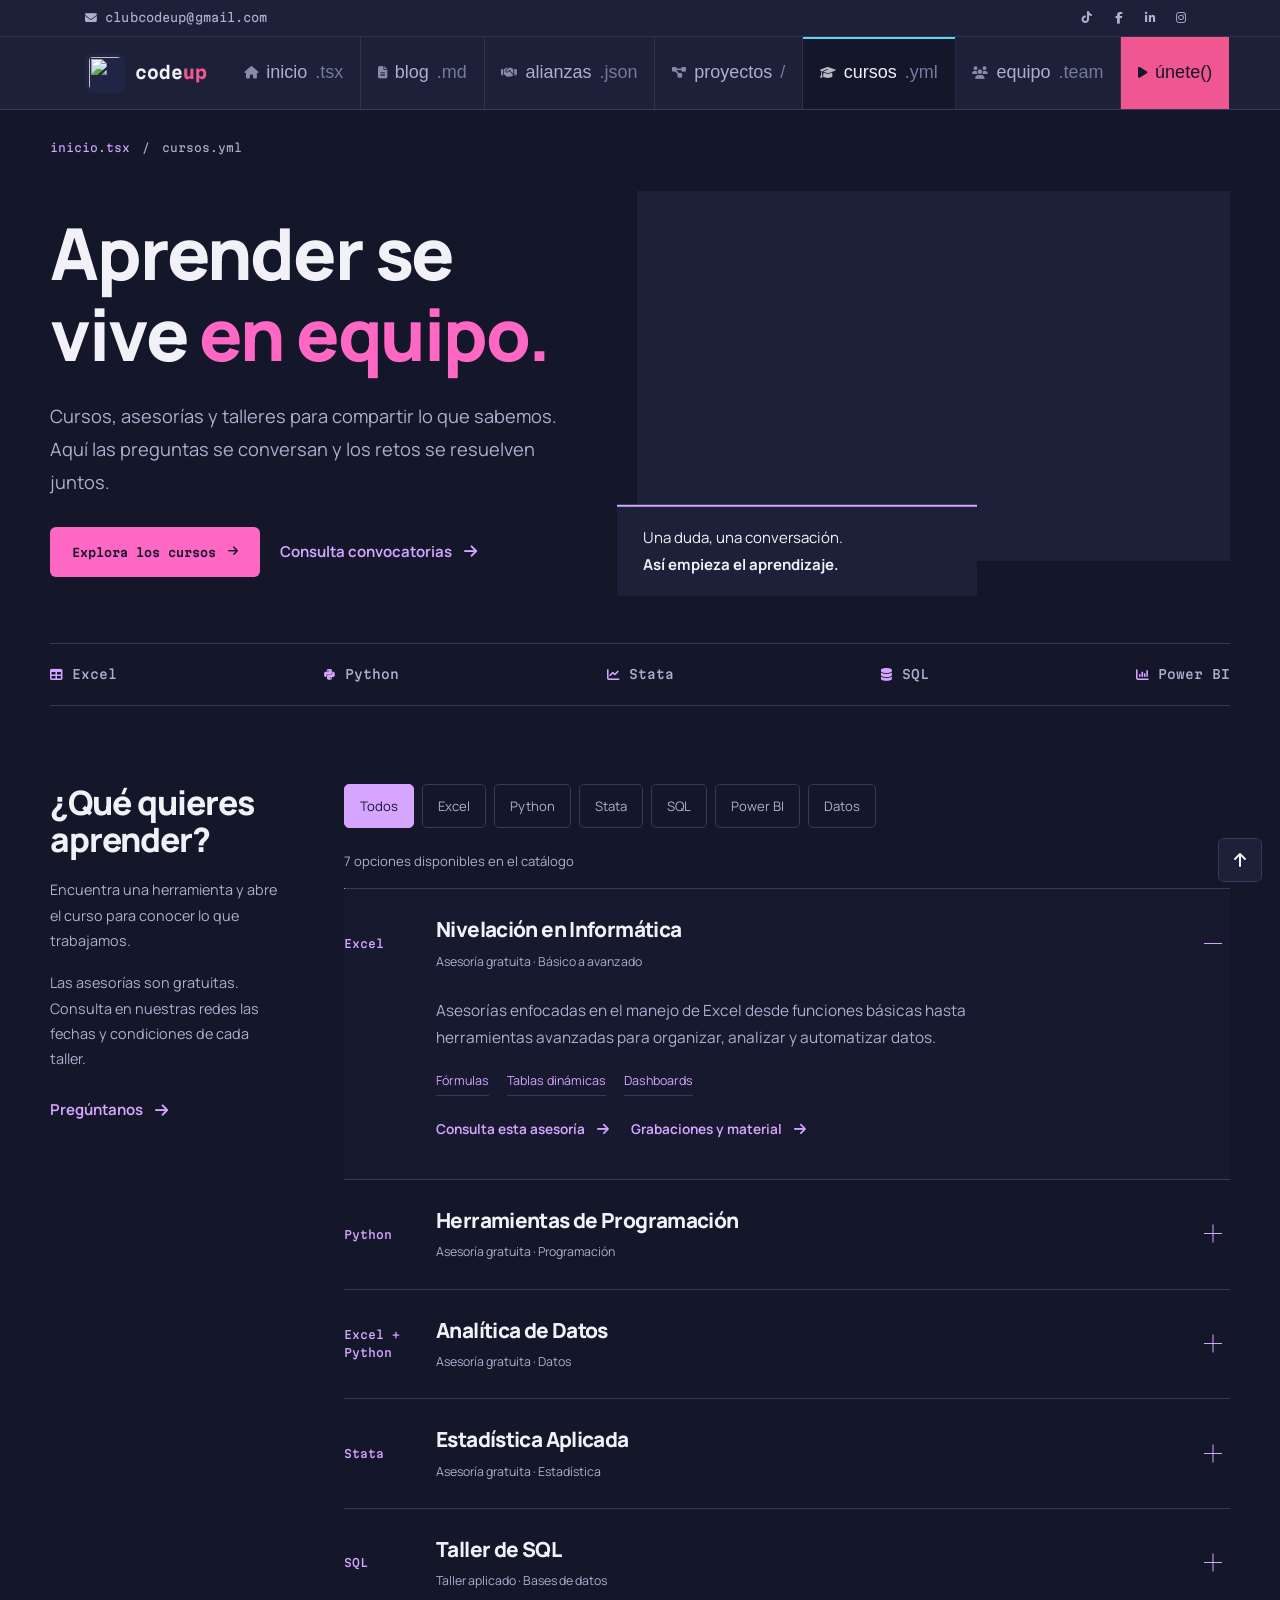
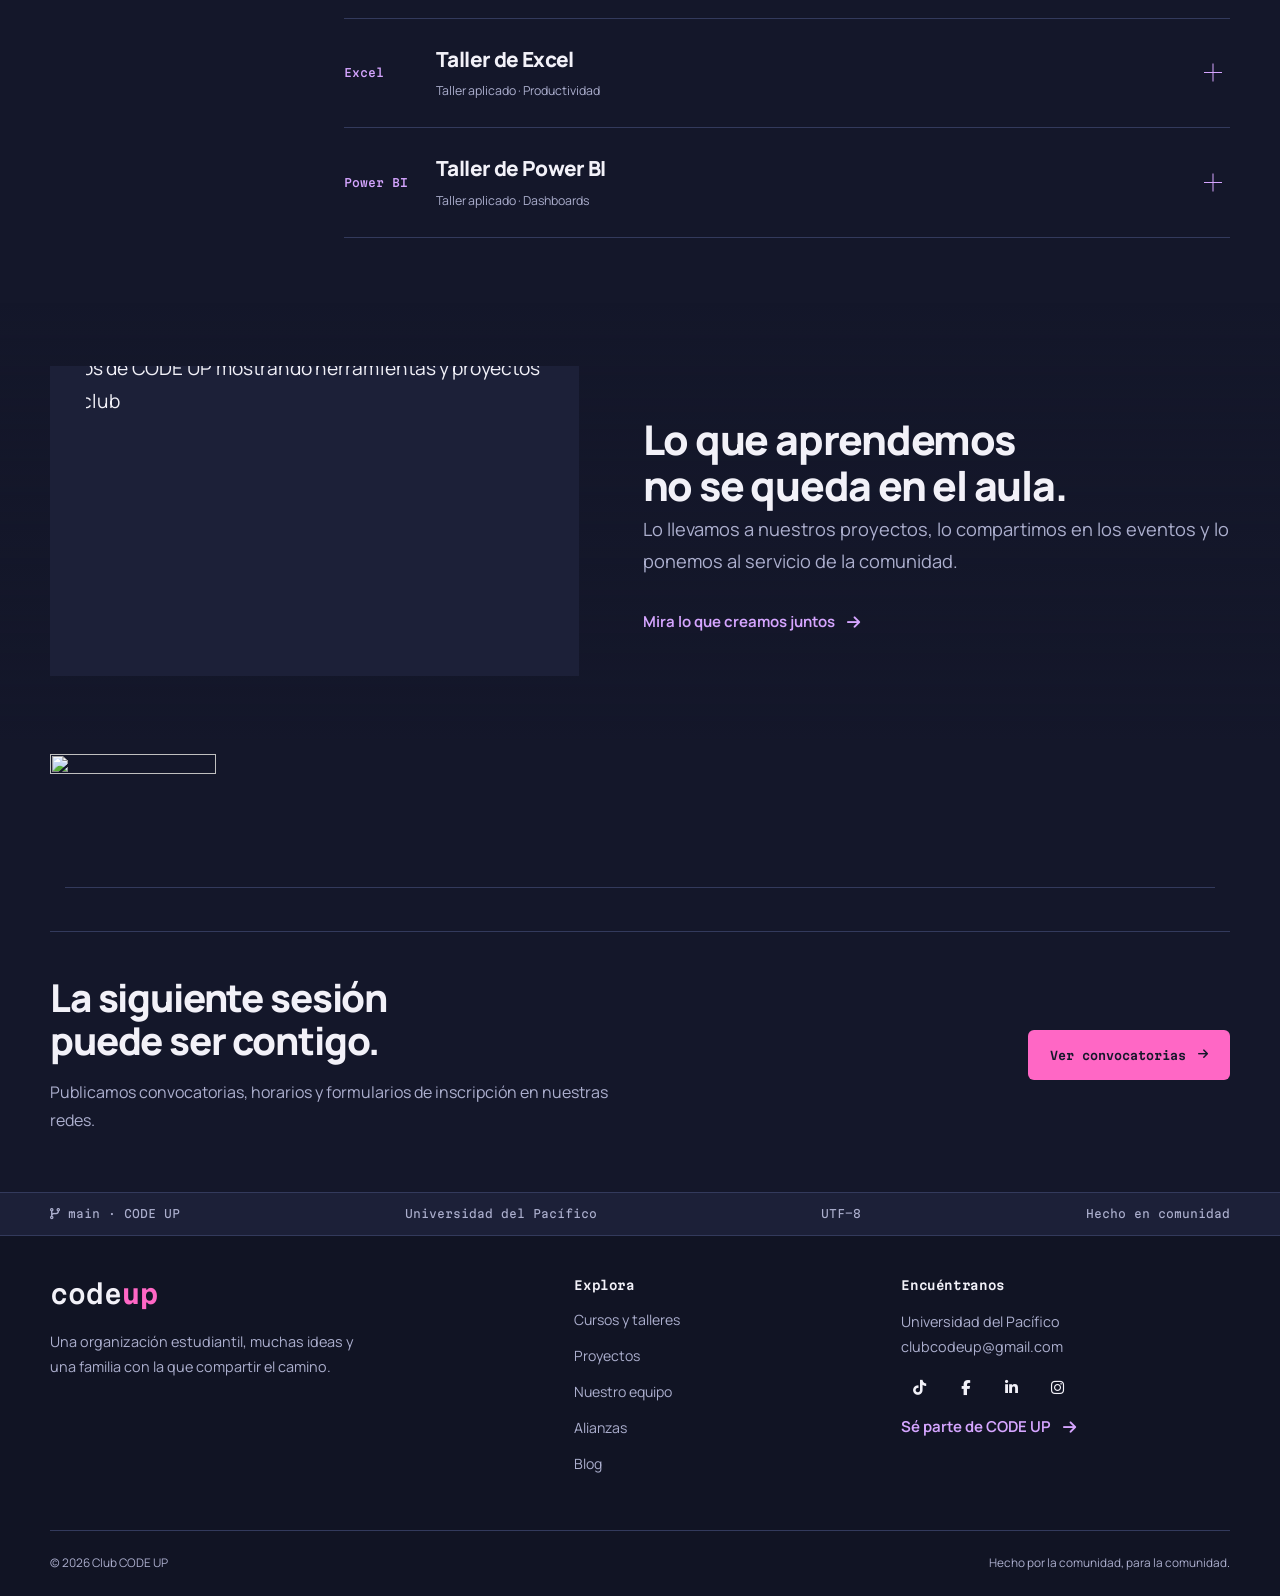
==== commit 622cedb4: "Agrega página de curso GDA con grabaciones, material y comunidad - curso.html?c=<id>: plantilla únic" ====
--- a/advisories.html
+++ b/advisories.html
@@ -24,6 +24,7 @@
 <link href="https://cdnjs.cloudflare.com/ajax/libs/font-awesome/6.3.0/css/all.min.css" rel="stylesheet">
 <link href="css/pages-ide.css?v=9" rel="stylesheet">
 <link href="css/site-header.css?v=2" rel="stylesheet">
+<link href="css/gda.css?v=1" rel="stylesheet">
 <script src="js/site-header.js?v=1" defer></script>
 <script src="js/pages-ide.js?v=7" defer></script>
 </head><body class="club-page">
@@ -72,10 +73,10 @@
 <section class="page-shell page-section catalog" id="catalogo" data-catalog aria-labelledby="catalog-title">
 <aside class="catalog-aside"><h2 id="catalog-title">¿Qué quieres aprender?</h2><p>Encuentra una herramienta y abre el curso para conocer lo que trabajamos.</p><p>Las asesorías son gratuitas. Consulta en nuestras redes las fechas y condiciones de cada taller.</p><a class="page-link" href="mailto:clubcodeup@gmail.com">Pregúntanos <i class="fa fa-arrow-right" aria-hidden="true"></i></a></aside>
 <div><div class="filter-controls" role="group" aria-label="Filtrar cursos por herramienta"><button class="filter-button" data-filter="all" aria-pressed="true" type="button">Todos</button><button class="filter-button" data-filter="excel" aria-pressed="false" type="button">Excel</button><button class="filter-button" data-filter="python" aria-pressed="false" type="button">Python</button><button class="filter-button" data-filter="stata" aria-pressed="false" type="button">Stata</button><button class="filter-button" data-filter="sql" aria-pressed="false" type="button">SQL</button><button class="filter-button" data-filter="power-bi" aria-pressed="false" type="button">Power BI</button><button class="filter-button" data-filter="datos" aria-pressed="false" type="button">Datos</button></div><p class="filter-status" data-filter-status role="status" aria-live="polite">7 opciones disponibles en el catálogo</p>
-<details class="course-entry" data-course="excel" open><summary><span class="course-entry__tool">Excel</span><div><h3>Nivelación en Informática</h3><span class="course-entry__kind">Asesoría gratuita · Básico a avanzado</span></div><span class="course-entry__plus" aria-hidden="true"></span></summary><div class="course-entry__body"><p>Asesorías enfocadas en el manejo de Excel desde funciones básicas hasta herramientas avanzadas para organizar, analizar y automatizar datos.</p><ul class="page-tags"><li>Fórmulas</li><li>Tablas dinámicas</li><li>Dashboards</li></ul><a class="page-link course-entry__contact" href="mailto:clubcodeup@gmail.com?subject=Consulta%20sobre%20Nivelaci%C3%B3n%20en%20Inform%C3%A1tica&amp;body=Hola%20CODE%20UP%2C%20me%20gustar%C3%ADa%20conocer%20las%20pr%C3%B3ximas%20fechas%20y%20c%C3%B3mo%20participar%20en%20Nivelaci%C3%B3n%20en%20Inform%C3%A1tica.%20Gracias.">Consulta esta asesoría <i class="fa fa-arrow-right" aria-hidden="true"></i></a></div></details>
-<details class="course-entry" data-course="python"><summary><span class="course-entry__tool">Python</span><div><h3>Herramientas de Programación</h3><span class="course-entry__kind">Asesoría gratuita · Programación</span></div><span class="course-entry__plus" aria-hidden="true"></span></summary><div class="course-entry__body"><p>Curso enfocado en Python, desde conceptos básicos hasta estructuras aplicadas a automatización, análisis de datos y resolución de problemas computacionales.</p><ul class="page-tags"><li>Fundamentos</li><li>Automatización</li><li>Problemas</li></ul><a class="page-link course-entry__contact" href="mailto:clubcodeup@gmail.com?subject=Consulta%20sobre%20Herramientas%20de%20Programaci%C3%B3n&amp;body=Hola%20CODE%20UP%2C%20me%20gustar%C3%ADa%20conocer%20las%20pr%C3%B3ximas%20fechas%20y%20c%C3%B3mo%20participar%20en%20Herramientas%20de%20Programaci%C3%B3n.%20Gracias.">Consulta esta asesoría <i class="fa fa-arrow-right" aria-hidden="true"></i></a></div></details>
-<details class="course-entry" data-course="excel python datos"><summary><span class="course-entry__tool">Excel + Python</span><div><h3>Analítica de Datos</h3><span class="course-entry__kind">Asesoría gratuita · Datos</span></div><span class="course-entry__plus" aria-hidden="true"></span></summary><div class="course-entry__body"><p>Curso orientado al análisis e interpretación de datos usando Excel y Python para limpiar información, visualizar hallazgos y crear reportes útiles.</p><ul class="page-tags"><li>Limpieza</li><li>Visualización</li><li>Reportes</li></ul><a class="page-link course-entry__contact" href="mailto:clubcodeup@gmail.com?subject=Consulta%20sobre%20Anal%C3%ADtica%20de%20Datos&amp;body=Hola%20CODE%20UP%2C%20me%20gustar%C3%ADa%20conocer%20las%20pr%C3%B3ximas%20fechas%20y%20c%C3%B3mo%20participar%20en%20Anal%C3%ADtica%20de%20Datos.%20Gracias.">Consulta esta asesoría <i class="fa fa-arrow-right" aria-hidden="true"></i></a></div></details>
-<details class="course-entry" data-course="stata datos"><summary><span class="course-entry__tool">Stata</span><div><h3>Estadística Aplicada</h3><span class="course-entry__kind">Asesoría gratuita · Estadística</span></div><span class="course-entry__plus" aria-hidden="true"></span></summary><div class="course-entry__body"><p>Curso orientado al uso de Stata para análisis descriptivo, inferencial y manejo de bases de datos en investigaciones y proyectos académicos.</p><ul class="page-tags"><li>Descriptiva</li><li>Inferencia</li><li>Bases de datos</li></ul><a class="page-link course-entry__contact" href="mailto:clubcodeup@gmail.com?subject=Consulta%20sobre%20Estad%C3%ADstica%20Aplicada&amp;body=Hola%20CODE%20UP%2C%20me%20gustar%C3%ADa%20conocer%20las%20pr%C3%B3ximas%20fechas%20y%20c%C3%B3mo%20participar%20en%20Estad%C3%ADstica%20Aplicada.%20Gracias.">Consulta esta asesoría <i class="fa fa-arrow-right" aria-hidden="true"></i></a></div></details>
+<details class="course-entry" data-course="excel" open><summary><span class="course-entry__tool">Excel</span><div><h3>Nivelación en Informática</h3><span class="course-entry__kind">Asesoría gratuita · Básico a avanzado</span></div><span class="course-entry__plus" aria-hidden="true"></span></summary><div class="course-entry__body"><p>Asesorías enfocadas en el manejo de Excel desde funciones básicas hasta herramientas avanzadas para organizar, analizar y automatizar datos.</p><ul class="page-tags"><li>Fórmulas</li><li>Tablas dinámicas</li><li>Dashboards</li></ul><a class="page-link course-entry__contact" href="mailto:clubcodeup@gmail.com?subject=Consulta%20sobre%20Nivelaci%C3%B3n%20en%20Inform%C3%A1tica&amp;body=Hola%20CODE%20UP%2C%20me%20gustar%C3%ADa%20conocer%20las%20pr%C3%B3ximas%20fechas%20y%20c%C3%B3mo%20participar%20en%20Nivelaci%C3%B3n%20en%20Inform%C3%A1tica.%20Gracias.">Consulta esta asesoría <i class="fa fa-arrow-right" aria-hidden="true"></i></a><a class="page-link course-entry__contact course-entry__gda" href="curso.html?c=nivelacion">Grabaciones y material <i class="fa fa-arrow-right" aria-hidden="true"></i></a></div></details>
+<details class="course-entry" data-course="python"><summary><span class="course-entry__tool">Python</span><div><h3>Herramientas de Programación</h3><span class="course-entry__kind">Asesoría gratuita · Programación</span></div><span class="course-entry__plus" aria-hidden="true"></span></summary><div class="course-entry__body"><p>Curso enfocado en Python, desde conceptos básicos hasta estructuras aplicadas a automatización, análisis de datos y resolución de problemas computacionales.</p><ul class="page-tags"><li>Fundamentos</li><li>Automatización</li><li>Problemas</li></ul><a class="page-link course-entry__contact" href="mailto:clubcodeup@gmail.com?subject=Consulta%20sobre%20Herramientas%20de%20Programaci%C3%B3n&amp;body=Hola%20CODE%20UP%2C%20me%20gustar%C3%ADa%20conocer%20las%20pr%C3%B3ximas%20fechas%20y%20c%C3%B3mo%20participar%20en%20Herramientas%20de%20Programaci%C3%B3n.%20Gracias.">Consulta esta asesoría <i class="fa fa-arrow-right" aria-hidden="true"></i></a><a class="page-link course-entry__contact course-entry__gda" href="curso.html?c=programacion">Grabaciones y material <i class="fa fa-arrow-right" aria-hidden="true"></i></a></div></details>
+<details class="course-entry" data-course="excel python datos"><summary><span class="course-entry__tool">Excel + Python</span><div><h3>Analítica de Datos</h3><span class="course-entry__kind">Asesoría gratuita · Datos</span></div><span class="course-entry__plus" aria-hidden="true"></span></summary><div class="course-entry__body"><p>Curso orientado al análisis e interpretación de datos usando Excel y Python para limpiar información, visualizar hallazgos y crear reportes útiles.</p><ul class="page-tags"><li>Limpieza</li><li>Visualización</li><li>Reportes</li></ul><a class="page-link course-entry__contact" href="mailto:clubcodeup@gmail.com?subject=Consulta%20sobre%20Anal%C3%ADtica%20de%20Datos&amp;body=Hola%20CODE%20UP%2C%20me%20gustar%C3%ADa%20conocer%20las%20pr%C3%B3ximas%20fechas%20y%20c%C3%B3mo%20participar%20en%20Anal%C3%ADtica%20de%20Datos.%20Gracias.">Consulta esta asesoría <i class="fa fa-arrow-right" aria-hidden="true"></i></a><a class="page-link course-entry__contact course-entry__gda" href="curso.html?c=analitica">Grabaciones y material <i class="fa fa-arrow-right" aria-hidden="true"></i></a></div></details>
+<details class="course-entry" data-course="stata datos"><summary><span class="course-entry__tool">Stata</span><div><h3>Estadística Aplicada</h3><span class="course-entry__kind">Asesoría gratuita · Estadística</span></div><span class="course-entry__plus" aria-hidden="true"></span></summary><div class="course-entry__body"><p>Curso orientado al uso de Stata para análisis descriptivo, inferencial y manejo de bases de datos en investigaciones y proyectos académicos.</p><ul class="page-tags"><li>Descriptiva</li><li>Inferencia</li><li>Bases de datos</li></ul><a class="page-link course-entry__contact" href="mailto:clubcodeup@gmail.com?subject=Consulta%20sobre%20Estad%C3%ADstica%20Aplicada&amp;body=Hola%20CODE%20UP%2C%20me%20gustar%C3%ADa%20conocer%20las%20pr%C3%B3ximas%20fechas%20y%20c%C3%B3mo%20participar%20en%20Estad%C3%ADstica%20Aplicada.%20Gracias.">Consulta esta asesoría <i class="fa fa-arrow-right" aria-hidden="true"></i></a><a class="page-link course-entry__contact course-entry__gda" href="curso.html?c=estadistica">Grabaciones y material <i class="fa fa-arrow-right" aria-hidden="true"></i></a></div></details>
 <details class="course-entry" data-course="sql datos"><summary><span class="course-entry__tool">SQL</span><div><h3>Taller de SQL</h3><span class="course-entry__kind">Taller aplicado · Bases de datos</span></div><span class="course-entry__plus" aria-hidden="true"></span></summary><div class="course-entry__body"><p>Taller práctico para consultar bases de datos mediante filtros, joins, subconsultas y manejo de información.</p><ul class="page-tags"><li>Consultas</li><li>Joins</li><li>Subconsultas</li></ul><a class="page-link course-entry__contact" href="mailto:clubcodeup@gmail.com?subject=Consulta%20sobre%20Taller%20de%20SQL&amp;body=Hola%20CODE%20UP%2C%20me%20gustar%C3%ADa%20conocer%20las%20pr%C3%B3ximas%20fechas%20y%20c%C3%B3mo%20participar%20en%20Taller%20de%20SQL.%20Gracias.">Consulta este taller <i class="fa fa-arrow-right" aria-hidden="true"></i></a></div></details>
 <details class="course-entry" data-course="excel"><summary><span class="course-entry__tool">Excel</span><div><h3>Taller de Excel</h3><span class="course-entry__kind">Taller aplicado · Productividad</span></div><span class="course-entry__plus" aria-hidden="true"></span></summary><div class="course-entry__body"><p>Taller para organizar, analizar y visualizar datos con fórmulas, tablas dinámicas, gráficos y automatización.</p><ul class="page-tags"><li>Gráficos</li><li>Tablas</li><li>Automatización</li></ul><a class="page-link course-entry__contact" href="mailto:clubcodeup@gmail.com?subject=Consulta%20sobre%20Taller%20de%20Excel&amp;body=Hola%20CODE%20UP%2C%20me%20gustar%C3%ADa%20conocer%20las%20pr%C3%B3ximas%20fechas%20y%20c%C3%B3mo%20participar%20en%20Taller%20de%20Excel.%20Gracias.">Consulta este taller <i class="fa fa-arrow-right" aria-hidden="true"></i></a></div></details>
 <details class="course-entry" data-course="power-bi datos"><summary><span class="course-entry__tool">Power BI</span><div><h3>Taller de Power BI</h3><span class="course-entry__kind">Taller aplicado · Dashboards</span></div><span class="course-entry__plus" aria-hidden="true"></span></summary><div class="course-entry__body"><p>Taller orientado a crear dashboards e informes interactivos para transformar datos en reportes de decisión.</p><ul class="page-tags"><li>Power Query</li><li>Visuales</li><li>Reportes</li></ul><a class="page-link course-entry__contact" href="mailto:clubcodeup@gmail.com?subject=Consulta%20sobre%20Taller%20de%20Power%20BI&amp;body=Hola%20CODE%20UP%2C%20me%20gustar%C3%ADa%20conocer%20las%20pr%C3%B3ximas%20fechas%20y%20c%C3%B3mo%20participar%20en%20Taller%20de%20Power%20BI.%20Gracias.">Consulta este taller <i class="fa fa-arrow-right" aria-hidden="true"></i></a></div></details>
--- a/css/gda.css
+++ b/css/gda.css
@@ -0,0 +1,36 @@
+/* GDA: página de curso (curso.html). Reusa los tokens de pages-ide.css. */
+.gda-intro h1 { margin-top: 10px; max-width: 18ch; }
+.gda-intro .page-lead { margin-top: 22px; }
+.gda-notice { display: flex; gap: 10px; align-items: center; margin: 26px 0 0; color: var(--page-amber); font: 500 .72rem/1.6 var(--page-mono); }
+.gda-switch { display: flex; flex-wrap: wrap; gap: 10px; margin-top: 30px; }
+.gda-switch__item { display: inline-flex; align-items: center; }
+.gda-switch__item[aria-current='page'] { color: var(--page-bg); background: var(--page-accent); border-color: var(--page-accent); }
+.gda-switch__item[aria-current='page']:hover { color: var(--page-bg); }
+
+.gda-cycle + .gda-cycle { margin-top: 40px; }
+.gda-cycle__title { margin-bottom: 8px; color: var(--page-accent); font: 500 .78rem/1.6 var(--page-mono); letter-spacing: 0; }
+.gda-recs { list-style: none; margin: 0; padding: 0; }
+.gda-rec { display: grid; grid-template-columns: 90px 1fr auto; gap: 22px; align-items: center; padding: 20px 0; border-top: 1px solid var(--page-line); }
+.gda-rec:last-child { border-bottom: 1px solid var(--page-line); }
+.gda-rec__eval { color: var(--page-pink); font: 600 .78rem/1.6 var(--page-mono); }
+.gda-rec h4 { margin: 0; font-size: 1.08rem; font-weight: 700; line-height: 1.4; }
+.gda-rec p { margin: 4px 0 0; color: var(--page-muted); font-size: .82rem; }
+.gda-rec__btn { min-height: 42px; padding: 10px 16px; }
+.gda-rec__soon { color: var(--page-muted); font: 500 .7rem/1.6 var(--page-mono); }
+.gda-empty { color: var(--page-muted); }
+
+.gda-cards { display: grid; grid-template-columns: repeat(2, 1fr); gap: 20px; }
+.gda-card { padding: 30px; border: 1px solid var(--page-line); border-radius: 8px; background: #1c203899; }
+.gda-card__icon { color: var(--page-accent); font-size: 1.3rem; margin-bottom: 18px; }
+.gda-card h3 { font-size: 1.35rem; margin-bottom: 12px; }
+.gda-card p { color: var(--page-muted); font-size: .94rem; }
+
+.course-entry__gda { margin-left: 22px; }
+
+@media (max-width: 640px) {
+  .gda-rec { grid-template-columns: 1fr; gap: 8px; }
+  .gda-rec__btn { justify-self: start; }
+  .gda-cards { grid-template-columns: 1fr; }
+  .gda-card { padding: 24px; }
+  .course-entry__gda { margin-left: 0; }
+}
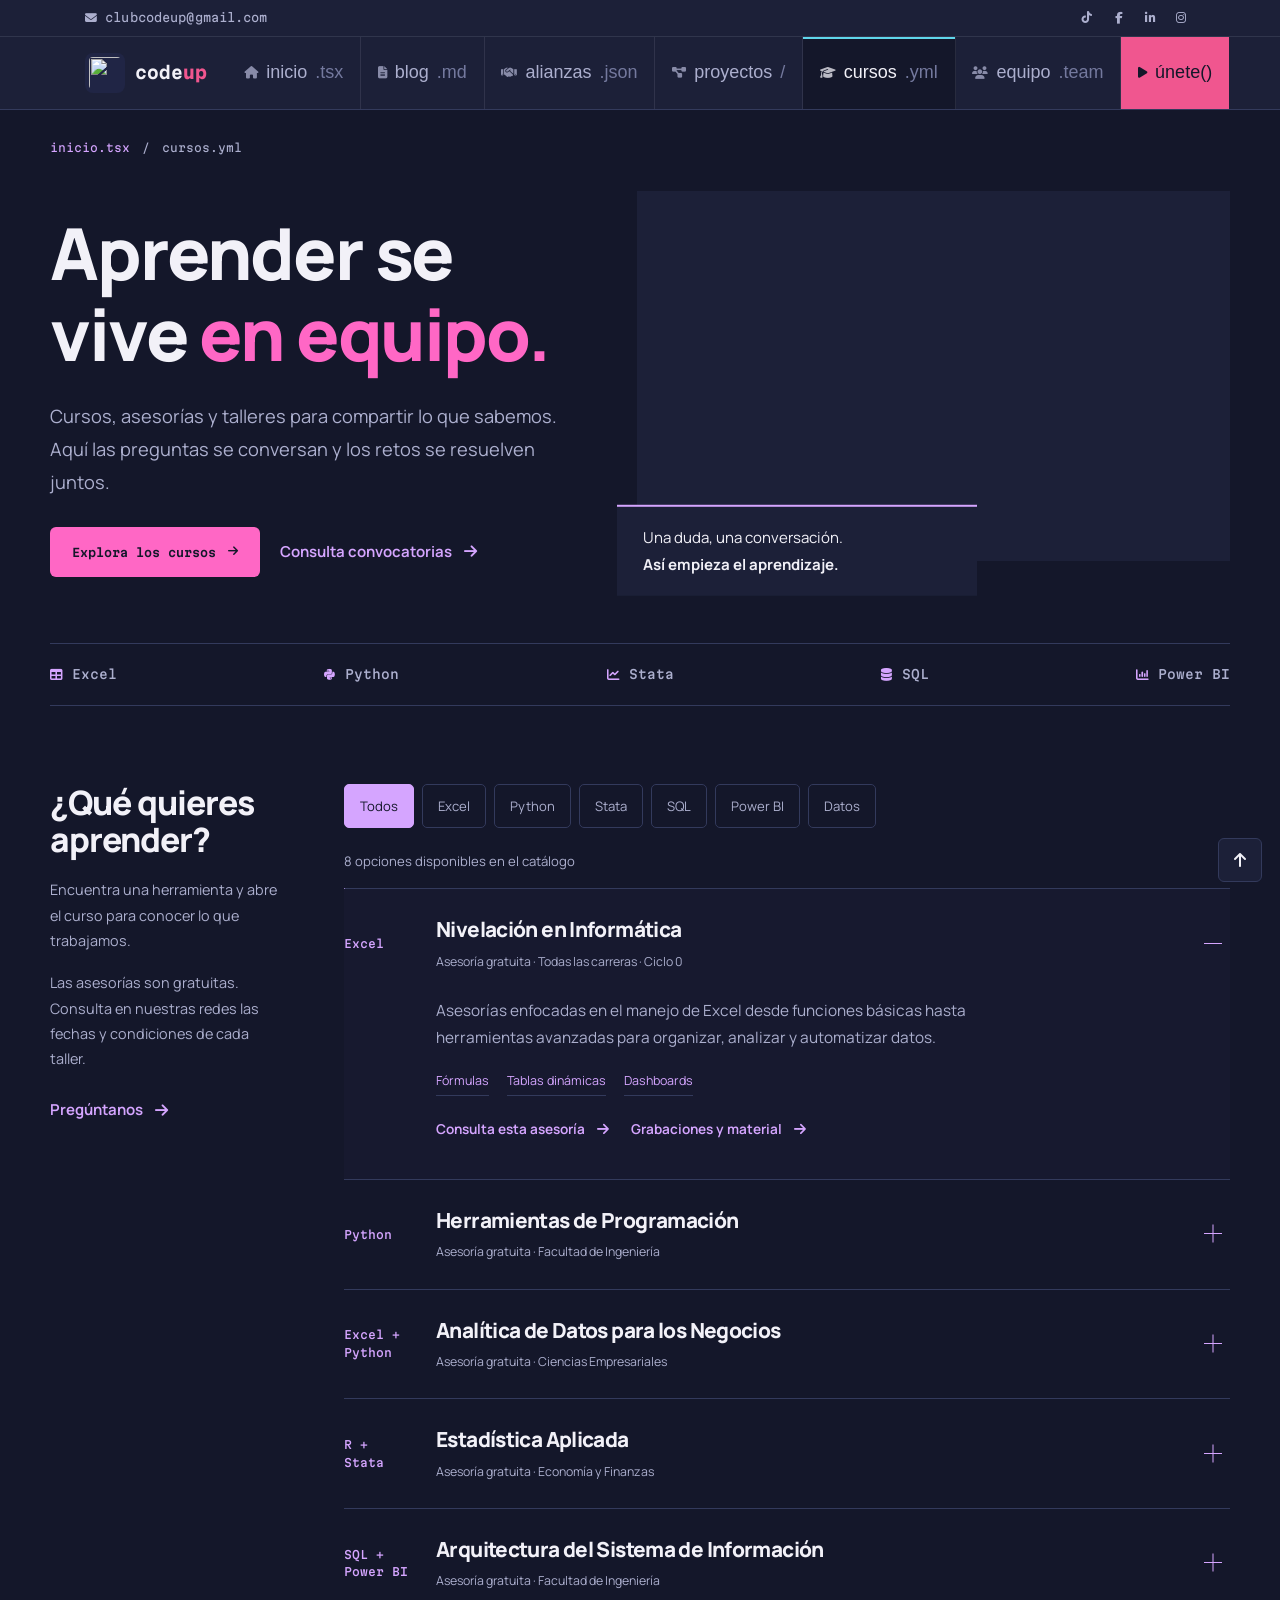
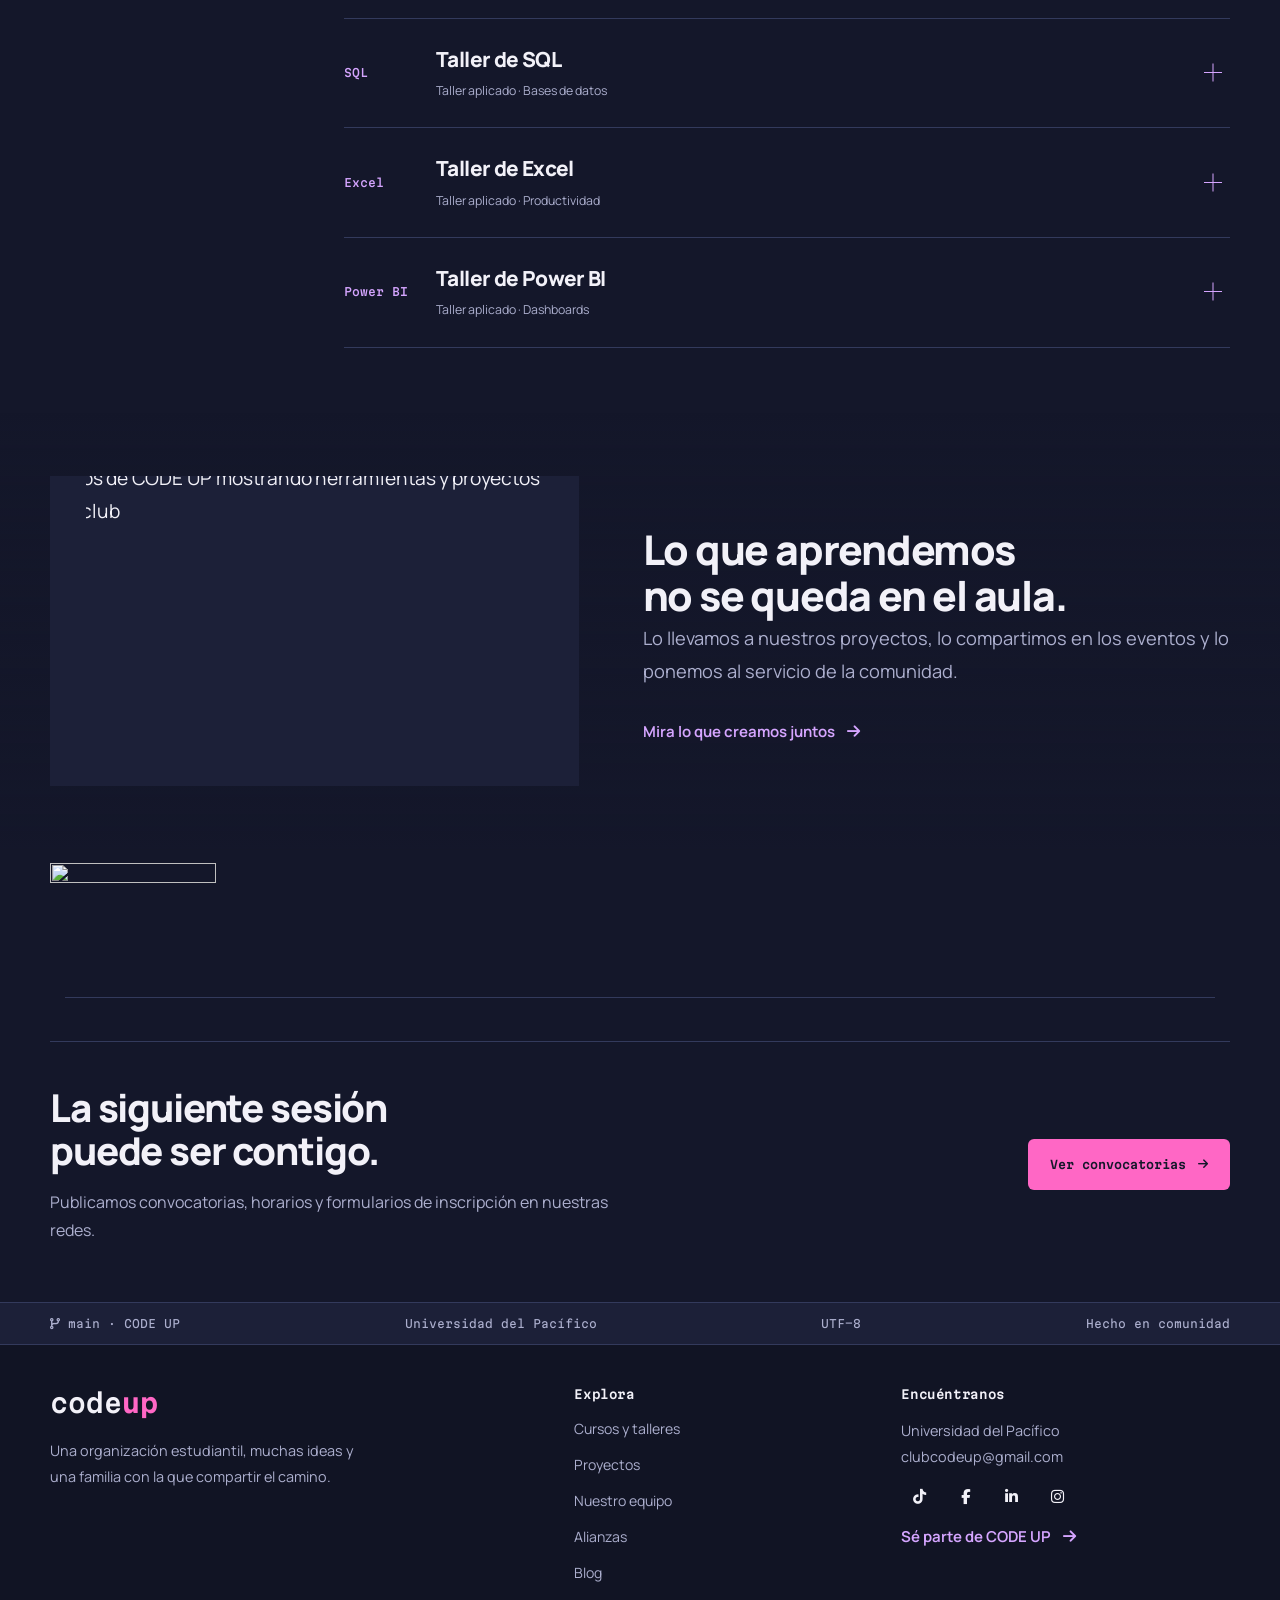
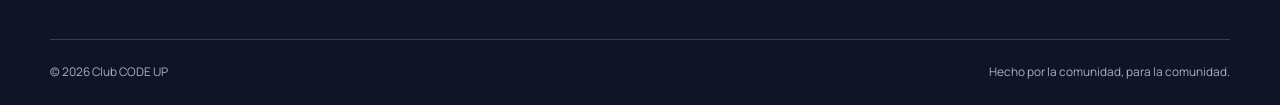
==== commit 0887b8b6: "Agrega Arquitectura del Sistema de Información y público de cada curso GDA - Quinto curso GDA (SQL +" ====
--- a/advisories.html
+++ b/advisories.html
@@ -24,7 +24,7 @@
 <link href="https://cdnjs.cloudflare.com/ajax/libs/font-awesome/6.3.0/css/all.min.css" rel="stylesheet">
 <link href="css/pages-ide.css?v=9" rel="stylesheet">
 <link href="css/site-header.css?v=2" rel="stylesheet">
-<link href="css/gda.css?v=1" rel="stylesheet">
+<link href="css/gda.css?v=2" rel="stylesheet">
 <script src="js/site-header.js?v=1" defer></script>
 <script src="js/pages-ide.js?v=7" defer></script>
 </head><body class="club-page">
@@ -72,11 +72,12 @@
 </div><div class="learning-tools" aria-label="Herramientas que compartimos"><span><i class="fa fa-table" aria-hidden="true"></i>Excel</span><span><i class="fab fa-python" aria-hidden="true"></i>Python</span><span><i class="fa fa-chart-line" aria-hidden="true"></i>Stata</span><span><i class="fa fa-database" aria-hidden="true"></i>SQL</span><span><i class="fa fa-chart-column" aria-hidden="true"></i>Power BI</span></div></section>
 <section class="page-shell page-section catalog" id="catalogo" data-catalog aria-labelledby="catalog-title">
 <aside class="catalog-aside"><h2 id="catalog-title">¿Qué quieres aprender?</h2><p>Encuentra una herramienta y abre el curso para conocer lo que trabajamos.</p><p>Las asesorías son gratuitas. Consulta en nuestras redes las fechas y condiciones de cada taller.</p><a class="page-link" href="mailto:clubcodeup@gmail.com">Pregúntanos <i class="fa fa-arrow-right" aria-hidden="true"></i></a></aside>
-<div><div class="filter-controls" role="group" aria-label="Filtrar cursos por herramienta"><button class="filter-button" data-filter="all" aria-pressed="true" type="button">Todos</button><button class="filter-button" data-filter="excel" aria-pressed="false" type="button">Excel</button><button class="filter-button" data-filter="python" aria-pressed="false" type="button">Python</button><button class="filter-button" data-filter="stata" aria-pressed="false" type="button">Stata</button><button class="filter-button" data-filter="sql" aria-pressed="false" type="button">SQL</button><button class="filter-button" data-filter="power-bi" aria-pressed="false" type="button">Power BI</button><button class="filter-button" data-filter="datos" aria-pressed="false" type="button">Datos</button></div><p class="filter-status" data-filter-status role="status" aria-live="polite">7 opciones disponibles en el catálogo</p>
-<details class="course-entry" data-course="excel" open><summary><span class="course-entry__tool">Excel</span><div><h3>Nivelación en Informática</h3><span class="course-entry__kind">Asesoría gratuita · Básico a avanzado</span></div><span class="course-entry__plus" aria-hidden="true"></span></summary><div class="course-entry__body"><p>Asesorías enfocadas en el manejo de Excel desde funciones básicas hasta herramientas avanzadas para organizar, analizar y automatizar datos.</p><ul class="page-tags"><li>Fórmulas</li><li>Tablas dinámicas</li><li>Dashboards</li></ul><a class="page-link course-entry__contact" href="mailto:clubcodeup@gmail.com?subject=Consulta%20sobre%20Nivelaci%C3%B3n%20en%20Inform%C3%A1tica&amp;body=Hola%20CODE%20UP%2C%20me%20gustar%C3%ADa%20conocer%20las%20pr%C3%B3ximas%20fechas%20y%20c%C3%B3mo%20participar%20en%20Nivelaci%C3%B3n%20en%20Inform%C3%A1tica.%20Gracias.">Consulta esta asesoría <i class="fa fa-arrow-right" aria-hidden="true"></i></a><a class="page-link course-entry__contact course-entry__gda" href="curso.html?c=nivelacion">Grabaciones y material <i class="fa fa-arrow-right" aria-hidden="true"></i></a></div></details>
-<details class="course-entry" data-course="python"><summary><span class="course-entry__tool">Python</span><div><h3>Herramientas de Programación</h3><span class="course-entry__kind">Asesoría gratuita · Programación</span></div><span class="course-entry__plus" aria-hidden="true"></span></summary><div class="course-entry__body"><p>Curso enfocado en Python, desde conceptos básicos hasta estructuras aplicadas a automatización, análisis de datos y resolución de problemas computacionales.</p><ul class="page-tags"><li>Fundamentos</li><li>Automatización</li><li>Problemas</li></ul><a class="page-link course-entry__contact" href="mailto:clubcodeup@gmail.com?subject=Consulta%20sobre%20Herramientas%20de%20Programaci%C3%B3n&amp;body=Hola%20CODE%20UP%2C%20me%20gustar%C3%ADa%20conocer%20las%20pr%C3%B3ximas%20fechas%20y%20c%C3%B3mo%20participar%20en%20Herramientas%20de%20Programaci%C3%B3n.%20Gracias.">Consulta esta asesoría <i class="fa fa-arrow-right" aria-hidden="true"></i></a><a class="page-link course-entry__contact course-entry__gda" href="curso.html?c=programacion">Grabaciones y material <i class="fa fa-arrow-right" aria-hidden="true"></i></a></div></details>
-<details class="course-entry" data-course="excel python datos"><summary><span class="course-entry__tool">Excel + Python</span><div><h3>Analítica de Datos</h3><span class="course-entry__kind">Asesoría gratuita · Datos</span></div><span class="course-entry__plus" aria-hidden="true"></span></summary><div class="course-entry__body"><p>Curso orientado al análisis e interpretación de datos usando Excel y Python para limpiar información, visualizar hallazgos y crear reportes útiles.</p><ul class="page-tags"><li>Limpieza</li><li>Visualización</li><li>Reportes</li></ul><a class="page-link course-entry__contact" href="mailto:clubcodeup@gmail.com?subject=Consulta%20sobre%20Anal%C3%ADtica%20de%20Datos&amp;body=Hola%20CODE%20UP%2C%20me%20gustar%C3%ADa%20conocer%20las%20pr%C3%B3ximas%20fechas%20y%20c%C3%B3mo%20participar%20en%20Anal%C3%ADtica%20de%20Datos.%20Gracias.">Consulta esta asesoría <i class="fa fa-arrow-right" aria-hidden="true"></i></a><a class="page-link course-entry__contact course-entry__gda" href="curso.html?c=analitica">Grabaciones y material <i class="fa fa-arrow-right" aria-hidden="true"></i></a></div></details>
-<details class="course-entry" data-course="stata datos"><summary><span class="course-entry__tool">Stata</span><div><h3>Estadística Aplicada</h3><span class="course-entry__kind">Asesoría gratuita · Estadística</span></div><span class="course-entry__plus" aria-hidden="true"></span></summary><div class="course-entry__body"><p>Curso orientado al uso de Stata para análisis descriptivo, inferencial y manejo de bases de datos en investigaciones y proyectos académicos.</p><ul class="page-tags"><li>Descriptiva</li><li>Inferencia</li><li>Bases de datos</li></ul><a class="page-link course-entry__contact" href="mailto:clubcodeup@gmail.com?subject=Consulta%20sobre%20Estad%C3%ADstica%20Aplicada&amp;body=Hola%20CODE%20UP%2C%20me%20gustar%C3%ADa%20conocer%20las%20pr%C3%B3ximas%20fechas%20y%20c%C3%B3mo%20participar%20en%20Estad%C3%ADstica%20Aplicada.%20Gracias.">Consulta esta asesoría <i class="fa fa-arrow-right" aria-hidden="true"></i></a><a class="page-link course-entry__contact course-entry__gda" href="curso.html?c=estadistica">Grabaciones y material <i class="fa fa-arrow-right" aria-hidden="true"></i></a></div></details>
+<div><div class="filter-controls" role="group" aria-label="Filtrar cursos por herramienta"><button class="filter-button" data-filter="all" aria-pressed="true" type="button">Todos</button><button class="filter-button" data-filter="excel" aria-pressed="false" type="button">Excel</button><button class="filter-button" data-filter="python" aria-pressed="false" type="button">Python</button><button class="filter-button" data-filter="stata" aria-pressed="false" type="button">Stata</button><button class="filter-button" data-filter="sql" aria-pressed="false" type="button">SQL</button><button class="filter-button" data-filter="power-bi" aria-pressed="false" type="button">Power BI</button><button class="filter-button" data-filter="datos" aria-pressed="false" type="button">Datos</button></div><p class="filter-status" data-filter-status role="status" aria-live="polite">8 opciones disponibles en el catálogo</p>
+<details class="course-entry" data-course="excel" open><summary><span class="course-entry__tool">Excel</span><div><h3>Nivelación en Informática</h3><span class="course-entry__kind">Asesoría gratuita · Todas las carreras · Ciclo 0</span></div><span class="course-entry__plus" aria-hidden="true"></span></summary><div class="course-entry__body"><p>Asesorías enfocadas en el manejo de Excel desde funciones básicas hasta herramientas avanzadas para organizar, analizar y automatizar datos.</p><ul class="page-tags"><li>Fórmulas</li><li>Tablas dinámicas</li><li>Dashboards</li></ul><a class="page-link course-entry__contact" href="mailto:clubcodeup@gmail.com?subject=Consulta%20sobre%20Nivelaci%C3%B3n%20en%20Inform%C3%A1tica&amp;body=Hola%20CODE%20UP%2C%20me%20gustar%C3%ADa%20conocer%20las%20pr%C3%B3ximas%20fechas%20y%20c%C3%B3mo%20participar%20en%20Nivelaci%C3%B3n%20en%20Inform%C3%A1tica.%20Gracias.">Consulta esta asesoría <i class="fa fa-arrow-right" aria-hidden="true"></i></a><a class="page-link course-entry__contact course-entry__gda" href="curso.html?c=nivelacion">Grabaciones y material <i class="fa fa-arrow-right" aria-hidden="true"></i></a></div></details>
+<details class="course-entry" data-course="python"><summary><span class="course-entry__tool">Python</span><div><h3>Herramientas de Programación</h3><span class="course-entry__kind">Asesoría gratuita · Facultad de Ingeniería</span></div><span class="course-entry__plus" aria-hidden="true"></span></summary><div class="course-entry__body"><p>Curso enfocado en Python, desde conceptos básicos hasta estructuras aplicadas a automatización, análisis de datos y resolución de problemas computacionales.</p><ul class="page-tags"><li>Fundamentos</li><li>Automatización</li><li>Problemas</li></ul><a class="page-link course-entry__contact" href="mailto:clubcodeup@gmail.com?subject=Consulta%20sobre%20Herramientas%20de%20Programaci%C3%B3n&amp;body=Hola%20CODE%20UP%2C%20me%20gustar%C3%ADa%20conocer%20las%20pr%C3%B3ximas%20fechas%20y%20c%C3%B3mo%20participar%20en%20Herramientas%20de%20Programaci%C3%B3n.%20Gracias.">Consulta esta asesoría <i class="fa fa-arrow-right" aria-hidden="true"></i></a><a class="page-link course-entry__contact course-entry__gda" href="curso.html?c=programacion">Grabaciones y material <i class="fa fa-arrow-right" aria-hidden="true"></i></a></div></details>
+<details class="course-entry" data-course="excel python datos"><summary><span class="course-entry__tool">Excel + Python</span><div><h3>Analítica de Datos para los Negocios</h3><span class="course-entry__kind">Asesoría gratuita · Ciencias Empresariales</span></div><span class="course-entry__plus" aria-hidden="true"></span></summary><div class="course-entry__body"><p>Curso orientado al análisis e interpretación de datos usando Excel y Python para limpiar información, visualizar hallazgos y crear reportes útiles.</p><ul class="page-tags"><li>Limpieza</li><li>Visualización</li><li>Reportes</li></ul><a class="page-link course-entry__contact" href="mailto:clubcodeup@gmail.com?subject=Consulta%20sobre%20Anal%C3%ADtica%20de%20Datos&amp;body=Hola%20CODE%20UP%2C%20me%20gustar%C3%ADa%20conocer%20las%20pr%C3%B3ximas%20fechas%20y%20c%C3%B3mo%20participar%20en%20Anal%C3%ADtica%20de%20Datos.%20Gracias.">Consulta esta asesoría <i class="fa fa-arrow-right" aria-hidden="true"></i></a><a class="page-link course-entry__contact course-entry__gda" href="curso.html?c=analitica">Grabaciones y material <i class="fa fa-arrow-right" aria-hidden="true"></i></a></div></details>
+<details class="course-entry" data-course="stata datos"><summary><span class="course-entry__tool">R + Stata</span><div><h3>Estadística Aplicada</h3><span class="course-entry__kind">Asesoría gratuita · Economía y Finanzas</span></div><span class="course-entry__plus" aria-hidden="true"></span></summary><div class="course-entry__body"><p>Curso práctico de R y Stata para analizar microdatos de la ENAHO: manejo de bases, estadística descriptiva e inferencia. Base para Econometría.</p><ul class="page-tags"><li>ENAHO</li><li>Descriptiva</li><li>Inferencia</li></ul><a class="page-link course-entry__contact" href="mailto:clubcodeup@gmail.com?subject=Consulta%20sobre%20Estad%C3%ADstica%20Aplicada&amp;body=Hola%20CODE%20UP%2C%20me%20gustar%C3%ADa%20conocer%20las%20pr%C3%B3ximas%20fechas%20y%20c%C3%B3mo%20participar%20en%20Estad%C3%ADstica%20Aplicada.%20Gracias.">Consulta esta asesoría <i class="fa fa-arrow-right" aria-hidden="true"></i></a><a class="page-link course-entry__contact course-entry__gda" href="curso.html?c=estadistica">Grabaciones y material <i class="fa fa-arrow-right" aria-hidden="true"></i></a></div></details>
+<details class="course-entry" data-course="sql power-bi datos"><summary><span class="course-entry__tool">SQL + Power BI</span><div><h3>Arquitectura del Sistema de Información</h3><span class="course-entry__kind">Asesoría gratuita · Facultad de Ingeniería</span></div><span class="course-entry__plus" aria-hidden="true"></span></summary><div class="course-entry__body"><p>Bases de datos con SQL y visualización en Power BI para consultar, relacionar y presentar información. Curso de 4.º ciclo, nuevo en GDA.</p><ul class="page-tags"><li>Consultas SQL</li><li>Modelo de datos</li><li>Dashboards</li></ul><a class="page-link course-entry__contact" href="mailto:clubcodeup@gmail.com?subject=Consulta%20sobre%20Arquitectura%20del%20Sistema%20de%20Informaci%C3%B3n&amp;body=Hola%20CODE%20UP%2C%20me%20gustar%C3%ADa%20conocer%20las%20pr%C3%B3ximas%20fechas%20y%20c%C3%B3mo%20participar%20en%20Arquitectura%20del%20Sistema%20de%20Informaci%C3%B3n.%20Gracias.">Consulta esta asesoría <i class="fa fa-arrow-right" aria-hidden="true"></i></a><a class="page-link course-entry__contact course-entry__gda" href="curso.html?c=arquitectura">Grabaciones y material <i class="fa fa-arrow-right" aria-hidden="true"></i></a></div></details>
 <details class="course-entry" data-course="sql datos"><summary><span class="course-entry__tool">SQL</span><div><h3>Taller de SQL</h3><span class="course-entry__kind">Taller aplicado · Bases de datos</span></div><span class="course-entry__plus" aria-hidden="true"></span></summary><div class="course-entry__body"><p>Taller práctico para consultar bases de datos mediante filtros, joins, subconsultas y manejo de información.</p><ul class="page-tags"><li>Consultas</li><li>Joins</li><li>Subconsultas</li></ul><a class="page-link course-entry__contact" href="mailto:clubcodeup@gmail.com?subject=Consulta%20sobre%20Taller%20de%20SQL&amp;body=Hola%20CODE%20UP%2C%20me%20gustar%C3%ADa%20conocer%20las%20pr%C3%B3ximas%20fechas%20y%20c%C3%B3mo%20participar%20en%20Taller%20de%20SQL.%20Gracias.">Consulta este taller <i class="fa fa-arrow-right" aria-hidden="true"></i></a></div></details>
 <details class="course-entry" data-course="excel"><summary><span class="course-entry__tool">Excel</span><div><h3>Taller de Excel</h3><span class="course-entry__kind">Taller aplicado · Productividad</span></div><span class="course-entry__plus" aria-hidden="true"></span></summary><div class="course-entry__body"><p>Taller para organizar, analizar y visualizar datos con fórmulas, tablas dinámicas, gráficos y automatización.</p><ul class="page-tags"><li>Gráficos</li><li>Tablas</li><li>Automatización</li></ul><a class="page-link course-entry__contact" href="mailto:clubcodeup@gmail.com?subject=Consulta%20sobre%20Taller%20de%20Excel&amp;body=Hola%20CODE%20UP%2C%20me%20gustar%C3%ADa%20conocer%20las%20pr%C3%B3ximas%20fechas%20y%20c%C3%B3mo%20participar%20en%20Taller%20de%20Excel.%20Gracias.">Consulta este taller <i class="fa fa-arrow-right" aria-hidden="true"></i></a></div></details>
 <details class="course-entry" data-course="power-bi datos"><summary><span class="course-entry__tool">Power BI</span><div><h3>Taller de Power BI</h3><span class="course-entry__kind">Taller aplicado · Dashboards</span></div><span class="course-entry__plus" aria-hidden="true"></span></summary><div class="course-entry__body"><p>Taller orientado a crear dashboards e informes interactivos para transformar datos en reportes de decisión.</p><ul class="page-tags"><li>Power Query</li><li>Visuales</li><li>Reportes</li></ul><a class="page-link course-entry__contact" href="mailto:clubcodeup@gmail.com?subject=Consulta%20sobre%20Taller%20de%20Power%20BI&amp;body=Hola%20CODE%20UP%2C%20me%20gustar%C3%ADa%20conocer%20las%20pr%C3%B3ximas%20fechas%20y%20c%C3%B3mo%20participar%20en%20Taller%20de%20Power%20BI.%20Gracias.">Consulta este taller <i class="fa fa-arrow-right" aria-hidden="true"></i></a></div></details>
--- a/css/gda.css
+++ b/css/gda.css
@@ -1,6 +1,8 @@
 /* GDA: página de curso (curso.html). Reusa los tokens de pages-ide.css. */
 .gda-intro h1 { margin-top: 10px; max-width: 18ch; }
-.gda-intro .page-lead { margin-top: 22px; }
+.gda-audience { display: flex; gap: 10px; align-items: center; margin: 18px 0 0; color: var(--page-ink); font-size: .9rem; font-weight: 650; }
+.gda-audience i { color: var(--page-accent); }
+.gda-intro .page-lead { margin-top: 14px; }
 .gda-notice { display: flex; gap: 10px; align-items: center; margin: 26px 0 0; color: var(--page-amber); font: 500 .72rem/1.6 var(--page-mono); }
 .gda-switch { display: flex; flex-wrap: wrap; gap: 10px; margin-top: 30px; }
 .gda-switch__item { display: inline-flex; align-items: center; }
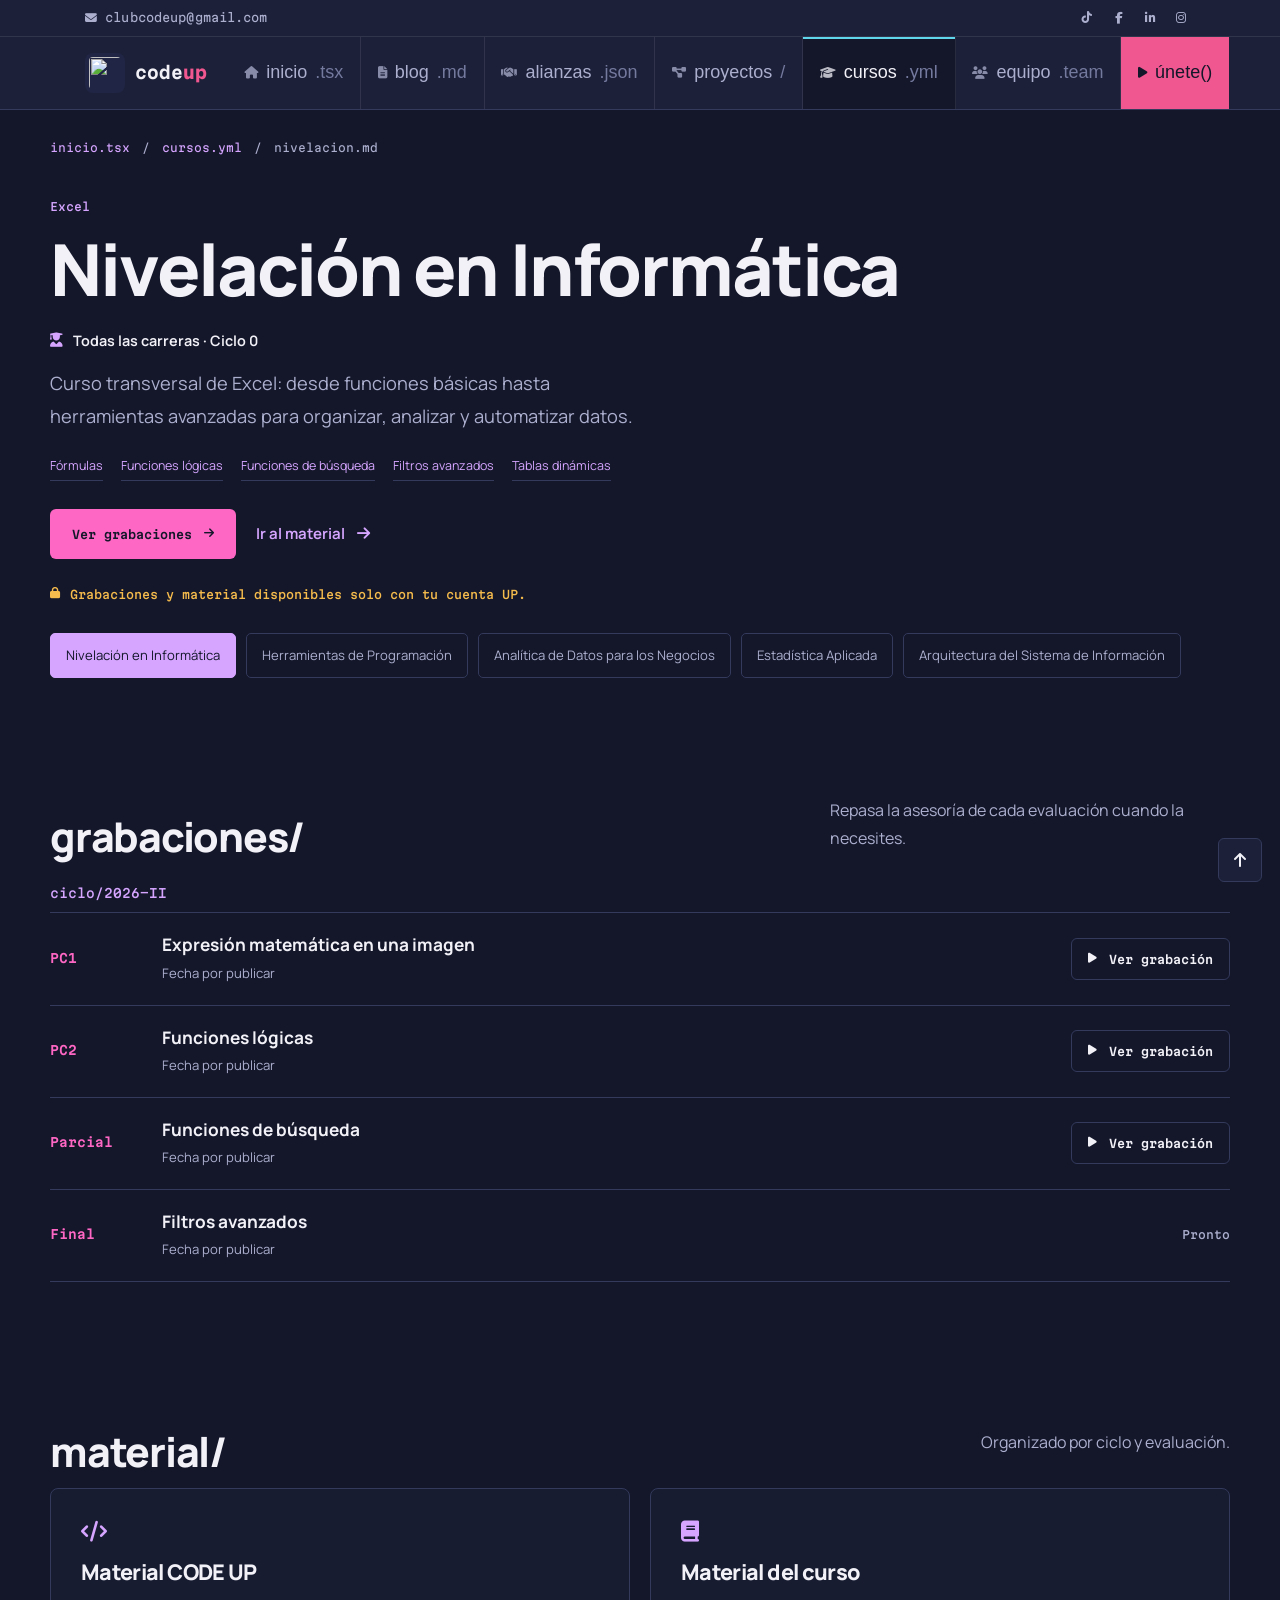
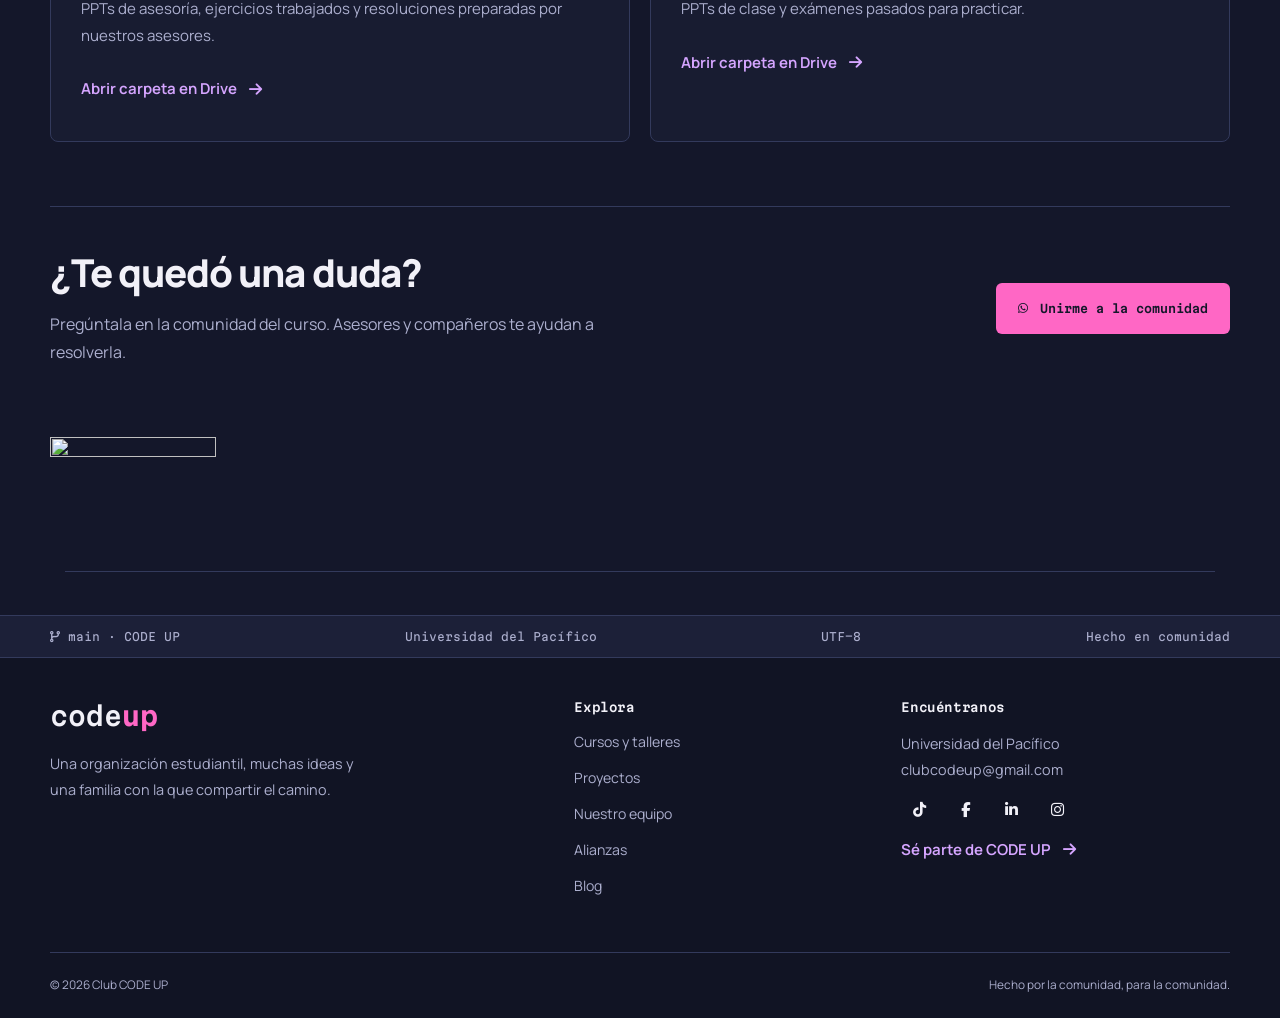
==== commit f42910d9: "Convierte advisories.html en la página de curso GDA - advisories.html?c=<id> muestra el curso (por d" ====
--- a/advisories.html
+++ b/advisories.html
@@ -1,30 +1,30 @@
 <!DOCTYPE html>
 <html lang="es"><head>
 <meta charset="utf-8"><meta name="viewport" content="width=device-width, initial-scale=1">
-<title>Cursos y talleres | Club CODE UP</title>
+<title>Cursos | Club CODE UP</title>
 <link rel="canonical" href="https://clubcodeup.github.io/Pag-Web/advisories.html">
 <meta property="og:type" content="website">
 <meta property="og:locale" content="es_PE">
 <meta property="og:site_name" content="Club CODE UP">
-<meta property="og:title" content="Cursos y talleres | Club CODE UP">
-<meta property="og:description" content="Aprender también es acompañarnos. Conoce las asesorías y los talleres de Excel, Python, Stata, SQL y Power BI de CODE UP.">
+<meta property="og:title" content="Cursos | Club CODE UP">
+<meta property="og:description" content="Grabaciones de asesorías, material y comunidad de los cursos que acompaña GDA en CODE UP: Excel, Python, R, Stata, SQL y Power BI.">
 <meta property="og:url" content="https://clubcodeup.github.io/Pag-Web/advisories.html">
 <meta property="og:image" content="https://clubcodeup.github.io/Pag-Web/media/social/codeup.jpg">
 <meta property="og:image:width" content="1200">
 <meta property="og:image:height" content="675">
 <meta property="og:image:alt" content="C.cat, la mascota de Club CODE UP, en su espacio de trabajo">
 <meta name="twitter:card" content="summary_large_image">
-<meta name="twitter:title" content="Cursos y talleres | Club CODE UP">
-<meta name="twitter:description" content="Aprender también es acompañarnos. Conoce las asesorías y los talleres de Excel, Python, Stata, SQL y Power BI de CODE UP.">
+<meta name="twitter:title" content="Cursos | Club CODE UP">
+<meta name="twitter:description" content="Grabaciones de asesorías, material y comunidad de los cursos que acompaña GDA en CODE UP: Excel, Python, R, Stata, SQL y Power BI.">
 <meta name="twitter:image" content="https://clubcodeup.github.io/Pag-Web/media/social/codeup.jpg">
-<meta name="description" content="Aprender también es acompañarnos. Conoce las asesorías y los talleres de Excel, Python, Stata, SQL y Power BI de CODE UP."><meta name="theme-color" content="#14172a">
+<meta name="description" content="Grabaciones de asesorías, material y comunidad de los cursos que acompaña GDA en CODE UP: Excel, Python, R, Stata, SQL y Power BI."><meta name="theme-color" content="#14172a">
 <link rel="icon" href="img/GeneralUse/logo.png" type="image/png">
 <link rel="preconnect" href="https://fonts.googleapis.com"><link rel="preconnect" href="https://fonts.gstatic.com" crossorigin>
 <link href="https://fonts.googleapis.com/css2?family=Martian+Mono:wght@400;500;600;700;800&amp;family=Manrope:wght@400;500;600;700;800&amp;display=swap" rel="stylesheet">
 <link href="https://cdnjs.cloudflare.com/ajax/libs/font-awesome/6.3.0/css/all.min.css" rel="stylesheet">
 <link href="css/pages-ide.css?v=9" rel="stylesheet">
 <link href="css/site-header.css?v=2" rel="stylesheet">
-<link href="css/gda.css?v=2" rel="stylesheet">
+<link href="css/gda.css?v=3" rel="stylesheet">
 <script src="js/site-header.js?v=1" defer></script>
 <script src="js/pages-ide.js?v=7" defer></script>
 </head><body class="club-page">
@@ -65,25 +65,23 @@
     </nav>
 </header>
 <main id="contenido">
-<nav class="page-shell page-crumb" aria-label="Ruta de navegación"><a href="index.html">inicio.tsx</a><span aria-hidden="true">/</span><span aria-current="page">cursos.yml</span></nav>
-<section class="page-shell page-intro"><div class="learning-intro">
-<div><h1>Aprender se vive <span class="page-title-accent">en equipo.</span></h1><p class="page-lead">Cursos, asesorías y talleres para compartir lo que sabemos. Aquí las preguntas se conversan y los retos se resuelven juntos.</p><div class="page-actions"><a class="page-button" href="#catalogo">Explora los cursos <i class="fa fa-arrow-right" aria-hidden="true"></i></a><a class="page-link" href="https://www.instagram.com/clubcodeup/" target="_blank" rel="noopener noreferrer">Consulta convocatorias <i class="fa fa-arrow-right" aria-hidden="true"></i></a></div></div>
-<div class="learning-intro__image"><figure class="page-photo "><img src="media/pages/workshop.webp" alt="Integrantes de CODE UP aprendiendo juntos en un aula con computadoras" fetchpriority="high" decoding="async"></figure><div class="learning-intro__note"><p>Una duda, una conversación.<br><strong>Así empieza el aprendizaje.</strong></p></div></div>
-</div><div class="learning-tools" aria-label="Herramientas que compartimos"><span><i class="fa fa-table" aria-hidden="true"></i>Excel</span><span><i class="fab fa-python" aria-hidden="true"></i>Python</span><span><i class="fa fa-chart-line" aria-hidden="true"></i>Stata</span><span><i class="fa fa-database" aria-hidden="true"></i>SQL</span><span><i class="fa fa-chart-column" aria-hidden="true"></i>Power BI</span></div></section>
-<section class="page-shell page-section catalog" id="catalogo" data-catalog aria-labelledby="catalog-title">
-<aside class="catalog-aside"><h2 id="catalog-title">¿Qué quieres aprender?</h2><p>Encuentra una herramienta y abre el curso para conocer lo que trabajamos.</p><p>Las asesorías son gratuitas. Consulta en nuestras redes las fechas y condiciones de cada taller.</p><a class="page-link" href="mailto:clubcodeup@gmail.com">Pregúntanos <i class="fa fa-arrow-right" aria-hidden="true"></i></a></aside>
-<div><div class="filter-controls" role="group" aria-label="Filtrar cursos por herramienta"><button class="filter-button" data-filter="all" aria-pressed="true" type="button">Todos</button><button class="filter-button" data-filter="excel" aria-pressed="false" type="button">Excel</button><button class="filter-button" data-filter="python" aria-pressed="false" type="button">Python</button><button class="filter-button" data-filter="stata" aria-pressed="false" type="button">Stata</button><button class="filter-button" data-filter="sql" aria-pressed="false" type="button">SQL</button><button class="filter-button" data-filter="power-bi" aria-pressed="false" type="button">Power BI</button><button class="filter-button" data-filter="datos" aria-pressed="false" type="button">Datos</button></div><p class="filter-status" data-filter-status role="status" aria-live="polite">8 opciones disponibles en el catálogo</p>
-<details class="course-entry" data-course="excel" open><summary><span class="course-entry__tool">Excel</span><div><h3>Nivelación en Informática</h3><span class="course-entry__kind">Asesoría gratuita · Todas las carreras · Ciclo 0</span></div><span class="course-entry__plus" aria-hidden="true"></span></summary><div class="course-entry__body"><p>Asesorías enfocadas en el manejo de Excel desde funciones básicas hasta herramientas avanzadas para organizar, analizar y automatizar datos.</p><ul class="page-tags"><li>Fórmulas</li><li>Tablas dinámicas</li><li>Dashboards</li></ul><a class="page-link course-entry__contact" href="mailto:clubcodeup@gmail.com?subject=Consulta%20sobre%20Nivelaci%C3%B3n%20en%20Inform%C3%A1tica&amp;body=Hola%20CODE%20UP%2C%20me%20gustar%C3%ADa%20conocer%20las%20pr%C3%B3ximas%20fechas%20y%20c%C3%B3mo%20participar%20en%20Nivelaci%C3%B3n%20en%20Inform%C3%A1tica.%20Gracias.">Consulta esta asesoría <i class="fa fa-arrow-right" aria-hidden="true"></i></a><a class="page-link course-entry__contact course-entry__gda" href="curso.html?c=nivelacion">Grabaciones y material <i class="fa fa-arrow-right" aria-hidden="true"></i></a></div></details>
-<details class="course-entry" data-course="python"><summary><span class="course-entry__tool">Python</span><div><h3>Herramientas de Programación</h3><span class="course-entry__kind">Asesoría gratuita · Facultad de Ingeniería</span></div><span class="course-entry__plus" aria-hidden="true"></span></summary><div class="course-entry__body"><p>Curso enfocado en Python, desde conceptos básicos hasta estructuras aplicadas a automatización, análisis de datos y resolución de problemas computacionales.</p><ul class="page-tags"><li>Fundamentos</li><li>Automatización</li><li>Problemas</li></ul><a class="page-link course-entry__contact" href="mailto:clubcodeup@gmail.com?subject=Consulta%20sobre%20Herramientas%20de%20Programaci%C3%B3n&amp;body=Hola%20CODE%20UP%2C%20me%20gustar%C3%ADa%20conocer%20las%20pr%C3%B3ximas%20fechas%20y%20c%C3%B3mo%20participar%20en%20Herramientas%20de%20Programaci%C3%B3n.%20Gracias.">Consulta esta asesoría <i class="fa fa-arrow-right" aria-hidden="true"></i></a><a class="page-link course-entry__contact course-entry__gda" href="curso.html?c=programacion">Grabaciones y material <i class="fa fa-arrow-right" aria-hidden="true"></i></a></div></details>
-<details class="course-entry" data-course="excel python datos"><summary><span class="course-entry__tool">Excel + Python</span><div><h3>Analítica de Datos para los Negocios</h3><span class="course-entry__kind">Asesoría gratuita · Ciencias Empresariales</span></div><span class="course-entry__plus" aria-hidden="true"></span></summary><div class="course-entry__body"><p>Curso orientado al análisis e interpretación de datos usando Excel y Python para limpiar información, visualizar hallazgos y crear reportes útiles.</p><ul class="page-tags"><li>Limpieza</li><li>Visualización</li><li>Reportes</li></ul><a class="page-link course-entry__contact" href="mailto:clubcodeup@gmail.com?subject=Consulta%20sobre%20Anal%C3%ADtica%20de%20Datos&amp;body=Hola%20CODE%20UP%2C%20me%20gustar%C3%ADa%20conocer%20las%20pr%C3%B3ximas%20fechas%20y%20c%C3%B3mo%20participar%20en%20Anal%C3%ADtica%20de%20Datos.%20Gracias.">Consulta esta asesoría <i class="fa fa-arrow-right" aria-hidden="true"></i></a><a class="page-link course-entry__contact course-entry__gda" href="curso.html?c=analitica">Grabaciones y material <i class="fa fa-arrow-right" aria-hidden="true"></i></a></div></details>
-<details class="course-entry" data-course="stata datos"><summary><span class="course-entry__tool">R + Stata</span><div><h3>Estadística Aplicada</h3><span class="course-entry__kind">Asesoría gratuita · Economía y Finanzas</span></div><span class="course-entry__plus" aria-hidden="true"></span></summary><div class="course-entry__body"><p>Curso práctico de R y Stata para analizar microdatos de la ENAHO: manejo de bases, estadística descriptiva e inferencia. Base para Econometría.</p><ul class="page-tags"><li>ENAHO</li><li>Descriptiva</li><li>Inferencia</li></ul><a class="page-link course-entry__contact" href="mailto:clubcodeup@gmail.com?subject=Consulta%20sobre%20Estad%C3%ADstica%20Aplicada&amp;body=Hola%20CODE%20UP%2C%20me%20gustar%C3%ADa%20conocer%20las%20pr%C3%B3ximas%20fechas%20y%20c%C3%B3mo%20participar%20en%20Estad%C3%ADstica%20Aplicada.%20Gracias.">Consulta esta asesoría <i class="fa fa-arrow-right" aria-hidden="true"></i></a><a class="page-link course-entry__contact course-entry__gda" href="curso.html?c=estadistica">Grabaciones y material <i class="fa fa-arrow-right" aria-hidden="true"></i></a></div></details>
-<details class="course-entry" data-course="sql power-bi datos"><summary><span class="course-entry__tool">SQL + Power BI</span><div><h3>Arquitectura del Sistema de Información</h3><span class="course-entry__kind">Asesoría gratuita · Facultad de Ingeniería</span></div><span class="course-entry__plus" aria-hidden="true"></span></summary><div class="course-entry__body"><p>Bases de datos con SQL y visualización en Power BI para consultar, relacionar y presentar información. Curso de 4.º ciclo, nuevo en GDA.</p><ul class="page-tags"><li>Consultas SQL</li><li>Modelo de datos</li><li>Dashboards</li></ul><a class="page-link course-entry__contact" href="mailto:clubcodeup@gmail.com?subject=Consulta%20sobre%20Arquitectura%20del%20Sistema%20de%20Informaci%C3%B3n&amp;body=Hola%20CODE%20UP%2C%20me%20gustar%C3%ADa%20conocer%20las%20pr%C3%B3ximas%20fechas%20y%20c%C3%B3mo%20participar%20en%20Arquitectura%20del%20Sistema%20de%20Informaci%C3%B3n.%20Gracias.">Consulta esta asesoría <i class="fa fa-arrow-right" aria-hidden="true"></i></a><a class="page-link course-entry__contact course-entry__gda" href="curso.html?c=arquitectura">Grabaciones y material <i class="fa fa-arrow-right" aria-hidden="true"></i></a></div></details>
-<details class="course-entry" data-course="sql datos"><summary><span class="course-entry__tool">SQL</span><div><h3>Taller de SQL</h3><span class="course-entry__kind">Taller aplicado · Bases de datos</span></div><span class="course-entry__plus" aria-hidden="true"></span></summary><div class="course-entry__body"><p>Taller práctico para consultar bases de datos mediante filtros, joins, subconsultas y manejo de información.</p><ul class="page-tags"><li>Consultas</li><li>Joins</li><li>Subconsultas</li></ul><a class="page-link course-entry__contact" href="mailto:clubcodeup@gmail.com?subject=Consulta%20sobre%20Taller%20de%20SQL&amp;body=Hola%20CODE%20UP%2C%20me%20gustar%C3%ADa%20conocer%20las%20pr%C3%B3ximas%20fechas%20y%20c%C3%B3mo%20participar%20en%20Taller%20de%20SQL.%20Gracias.">Consulta este taller <i class="fa fa-arrow-right" aria-hidden="true"></i></a></div></details>
-<details class="course-entry" data-course="excel"><summary><span class="course-entry__tool">Excel</span><div><h3>Taller de Excel</h3><span class="course-entry__kind">Taller aplicado · Productividad</span></div><span class="course-entry__plus" aria-hidden="true"></span></summary><div class="course-entry__body"><p>Taller para organizar, analizar y visualizar datos con fórmulas, tablas dinámicas, gráficos y automatización.</p><ul class="page-tags"><li>Gráficos</li><li>Tablas</li><li>Automatización</li></ul><a class="page-link course-entry__contact" href="mailto:clubcodeup@gmail.com?subject=Consulta%20sobre%20Taller%20de%20Excel&amp;body=Hola%20CODE%20UP%2C%20me%20gustar%C3%ADa%20conocer%20las%20pr%C3%B3ximas%20fechas%20y%20c%C3%B3mo%20participar%20en%20Taller%20de%20Excel.%20Gracias.">Consulta este taller <i class="fa fa-arrow-right" aria-hidden="true"></i></a></div></details>
-<details class="course-entry" data-course="power-bi datos"><summary><span class="course-entry__tool">Power BI</span><div><h3>Taller de Power BI</h3><span class="course-entry__kind">Taller aplicado · Dashboards</span></div><span class="course-entry__plus" aria-hidden="true"></span></summary><div class="course-entry__body"><p>Taller orientado a crear dashboards e informes interactivos para transformar datos en reportes de decisión.</p><ul class="page-tags"><li>Power Query</li><li>Visuales</li><li>Reportes</li></ul><a class="page-link course-entry__contact" href="mailto:clubcodeup@gmail.com?subject=Consulta%20sobre%20Taller%20de%20Power%20BI&amp;body=Hola%20CODE%20UP%2C%20me%20gustar%C3%ADa%20conocer%20las%20pr%C3%B3ximas%20fechas%20y%20c%C3%B3mo%20participar%20en%20Taller%20de%20Power%20BI.%20Gracias.">Consulta este taller <i class="fa fa-arrow-right" aria-hidden="true"></i></a></div></details>
-</div></section>
-<section class="page-section page-section--surface"><div class="page-shell learning-end page-reveal"><figure class="page-photo "><img src="media/pages/project-stand.webp" alt="Miembros de CODE UP mostrando herramientas y proyectos en el stand del club" loading="lazy" decoding="async"></figure><div><h2>Lo que aprendemos no se queda en el aula.</h2><p class="page-lead">Lo llevamos a nuestros proyectos, lo compartimos en los eventos y lo ponemos al servicio de la comunidad.</p><a class="page-link" href="projects.html">Mira lo que creamos juntos <i class="fa fa-arrow-right" aria-hidden="true"></i></a></div></div></section>
-<div class="page-shell"><div class="page-cat-rail" data-scroll-cat aria-hidden="true"><span class="page-cat-rail__fill"></span><img src="media/cat-skate.webp" width="480" height="400" loading="lazy" decoding="async" alt="" draggable="false"></div></div><div class="page-shell"><section class="page-next"><div><h2>La siguiente sesión puede ser contigo.</h2><p>Publicamos convocatorias, horarios y formularios de inscripción en nuestras redes.</p></div><a class="page-button" href="https://www.instagram.com/clubcodeup/" target="_blank" rel="noopener noreferrer">Ver convocatorias <i class="fa fa-arrow-right" aria-hidden="true"></i></a></section></div></main>
+<nav class="page-shell page-crumb" aria-label="Ruta de navegación"><a href="index.html">inicio.tsx</a><span aria-hidden="true">/</span><a href="advisories.html">cursos.yml</a><span aria-hidden="true">/</span><span aria-current="page" data-gda-crumb>nivelacion.md</span></nav>
+<section class="page-shell page-intro gda-intro">
+<span class="course-entry__tool" data-gda-tool>Excel</span>
+<h1 data-gda-title>Nivelación en Informática</h1>
+<p class="gda-audience" data-gda-audience><i class="fa fa-user-graduate" aria-hidden="true"></i>Todas las carreras · Ciclo 0</p>
+<p class="page-lead" data-gda-lead>Curso transversal de Excel: desde funciones básicas hasta herramientas avanzadas para organizar, analizar y automatizar datos.</p>
+<ul class="page-tags" data-gda-tags></ul>
+<div class="page-actions"><a class="page-button" href="#grabaciones">Ver grabaciones <i class="fa fa-arrow-right" aria-hidden="true"></i></a><a class="page-link" href="#material">Ir al material <i class="fa fa-arrow-right" aria-hidden="true"></i></a></div>
+<p class="gda-notice"><i class="fa fa-lock" aria-hidden="true"></i>Grabaciones y material disponibles solo con tu cuenta UP.</p>
+<nav class="gda-switch" aria-label="Cursos GDA" data-gda-switch></nav>
+</section>
+<div data-gda-curso>
+<section class="page-shell page-section" id="grabaciones"><noscript><p>Activa JavaScript para ver las grabaciones.</p></noscript></section>
+<section class="page-shell page-section" id="material"></section>
+</div>
+<div class="page-shell"><div class="page-cat-rail" data-scroll-cat aria-hidden="true"><span class="page-cat-rail__fill"></span><img src="media/cat-skate.webp" width="480" height="400" loading="lazy" decoding="async" alt="" draggable="false"></div></div>
+</main>
 <footer class="page-footer">
 <div class="page-status"><div class="page-shell"><span><i class="fa fa-code-branch" aria-hidden="true"></i> main · CODE UP</span><span>Universidad del Pacífico</span><span>UTF-8</span><span>Hecho en comunidad</span></div></div>
 <div class="page-shell page-footer__grid">
@@ -92,4 +90,6 @@
 <div><h2>Encuéntranos</h2><p>Universidad del Pacífico<br><a href="mailto:clubcodeup@gmail.com">clubcodeup@gmail.com</a></p><div class="page-social" aria-label="Redes de CODE UP"><a href="https://www.tiktok.com/@clubcode.up" target="_blank" rel="noopener noreferrer" aria-label="TikTok"><i class="fab fa-tiktok" aria-hidden="true"></i></a><a href="https://www.facebook.com/clubcodeup" target="_blank" rel="noopener noreferrer" aria-label="Facebook"><i class="fab fa-facebook-f" aria-hidden="true"></i></a><a href="https://www.linkedin.com/company/club-code-up/" target="_blank" rel="noopener noreferrer" aria-label="LinkedIn"><i class="fab fa-linkedin-in" aria-hidden="true"></i></a><a href="https://www.instagram.com/clubcodeup/" target="_blank" rel="noopener noreferrer" aria-label="Instagram"><i class="fab fa-instagram" aria-hidden="true"></i></a></div><a class="page-link" href="contact.html">Sé parte de CODE UP <i class="fa fa-arrow-right" aria-hidden="true"></i></a></div>
 </div><div class="page-shell page-footer__bottom"><span>© 2026 Club CODE UP</span><span>Hecho por la comunidad, para la comunidad.</span></div></footer>
 <a class="page-top" href="#contenido" aria-label="Volver arriba"><i class="fa fa-arrow-up" aria-hidden="true"></i></a>
+<script src="js/gda-cursos.js?v=3"></script>
+<script src="js/gda-curso.js?v=3"></script>
 </body></html>
--- a/css/gda.css
+++ b/css/gda.css
@@ -1,4 +1,4 @@
-/* GDA: página de curso (curso.html). Reusa los tokens de pages-ide.css. */
+/* GDA: página de curso (advisories.html). Reusa los tokens de pages-ide.css. */
 .gda-intro h1 { margin-top: 10px; max-width: 18ch; }
 .gda-audience { display: flex; gap: 10px; align-items: center; margin: 18px 0 0; color: var(--page-ink); font-size: .9rem; font-weight: 650; }
 .gda-audience i { color: var(--page-accent); }
@@ -27,12 +27,9 @@
 .gda-card h3 { font-size: 1.35rem; margin-bottom: 12px; }
 .gda-card p { color: var(--page-muted); font-size: .94rem; }
 
-.course-entry__gda { margin-left: 22px; }
-
 @media (max-width: 640px) {
   .gda-rec { grid-template-columns: 1fr; gap: 8px; }
   .gda-rec__btn { justify-self: start; }
   .gda-cards { grid-template-columns: 1fr; }
   .gda-card { padding: 24px; }
-  .course-entry__gda { margin-left: 0; }
 }
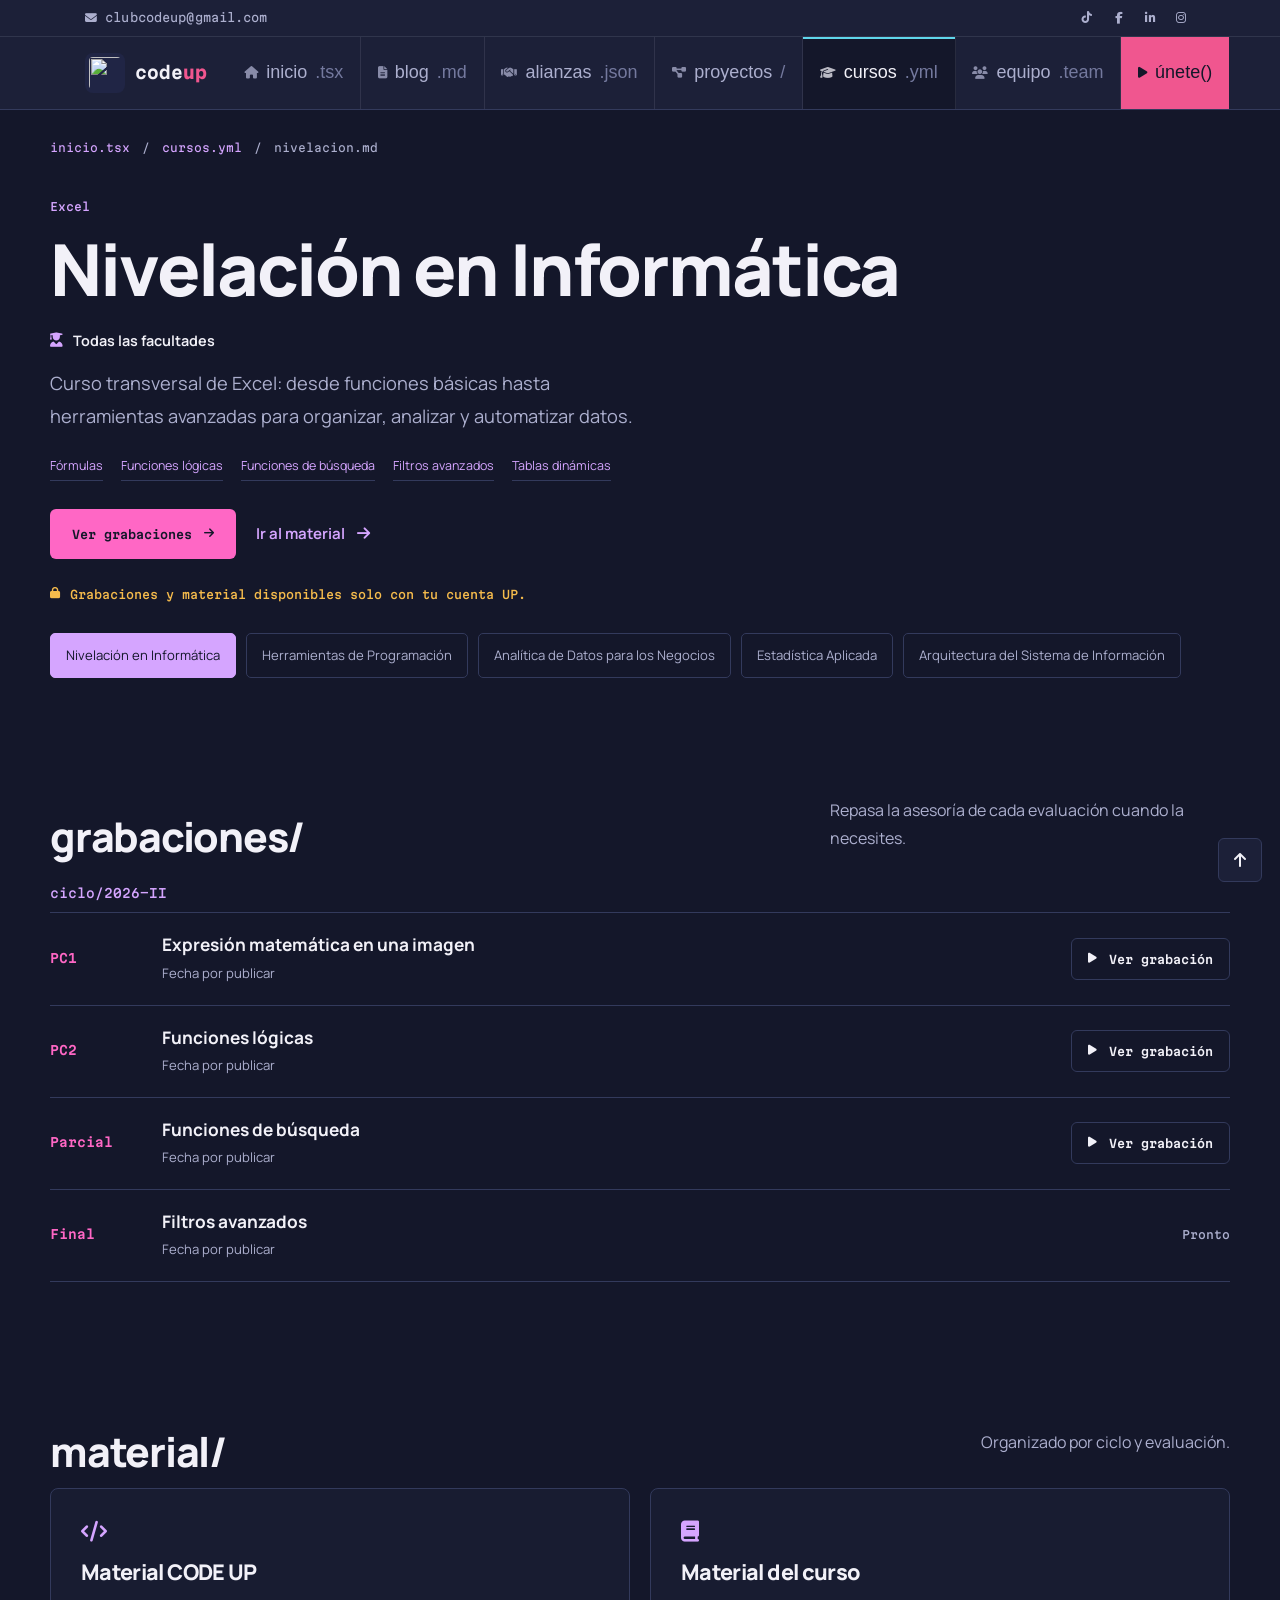
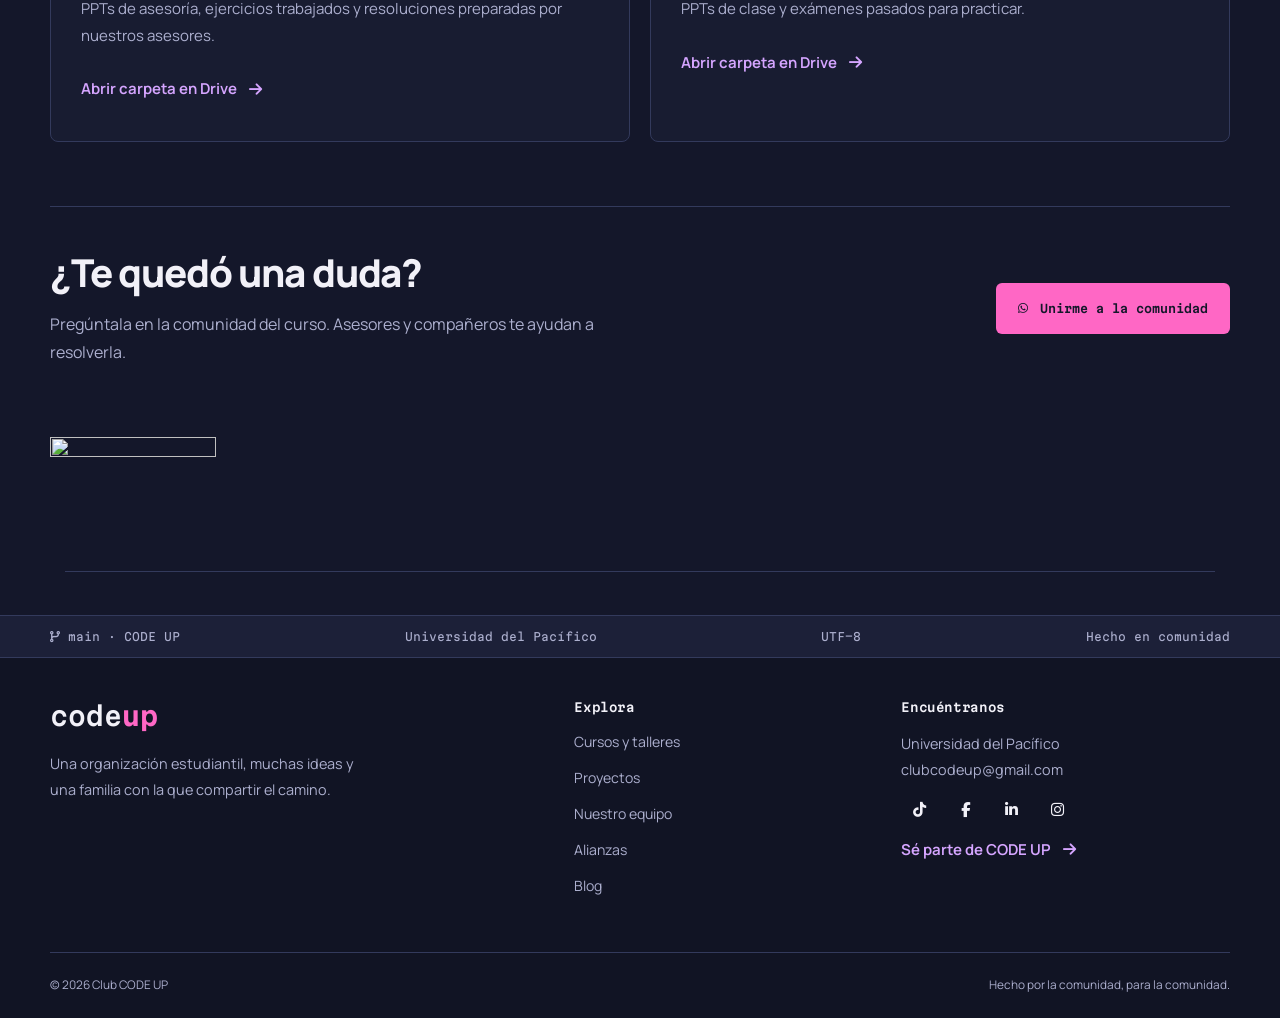
==== commit b833fce7: "Muestra solo la facultad de cada curso GDA Co-Authored-By: Claude Opus 5.5 <noreply@anthropic.com>" ====
--- a/advisories.html
+++ b/advisories.html
@@ -69,7 +69,7 @@
 <section class="page-shell page-intro gda-intro">
 <span class="course-entry__tool" data-gda-tool>Excel</span>
 <h1 data-gda-title>Nivelación en Informática</h1>
-<p class="gda-audience" data-gda-audience><i class="fa fa-user-graduate" aria-hidden="true"></i>Todas las carreras · Ciclo 0</p>
+<p class="gda-audience" data-gda-audience><i class="fa fa-user-graduate" aria-hidden="true"></i>Todas las facultades</p>
 <p class="page-lead" data-gda-lead>Curso transversal de Excel: desde funciones básicas hasta herramientas avanzadas para organizar, analizar y automatizar datos.</p>
 <ul class="page-tags" data-gda-tags></ul>
 <div class="page-actions"><a class="page-button" href="#grabaciones">Ver grabaciones <i class="fa fa-arrow-right" aria-hidden="true"></i></a><a class="page-link" href="#material">Ir al material <i class="fa fa-arrow-right" aria-hidden="true"></i></a></div>
@@ -90,6 +90,6 @@
 <div><h2>Encuéntranos</h2><p>Universidad del Pacífico<br><a href="mailto:clubcodeup@gmail.com">clubcodeup@gmail.com</a></p><div class="page-social" aria-label="Redes de CODE UP"><a href="https://www.tiktok.com/@clubcode.up" target="_blank" rel="noopener noreferrer" aria-label="TikTok"><i class="fab fa-tiktok" aria-hidden="true"></i></a><a href="https://www.facebook.com/clubcodeup" target="_blank" rel="noopener noreferrer" aria-label="Facebook"><i class="fab fa-facebook-f" aria-hidden="true"></i></a><a href="https://www.linkedin.com/company/club-code-up/" target="_blank" rel="noopener noreferrer" aria-label="LinkedIn"><i class="fab fa-linkedin-in" aria-hidden="true"></i></a><a href="https://www.instagram.com/clubcodeup/" target="_blank" rel="noopener noreferrer" aria-label="Instagram"><i class="fab fa-instagram" aria-hidden="true"></i></a></div><a class="page-link" href="contact.html">Sé parte de CODE UP <i class="fa fa-arrow-right" aria-hidden="true"></i></a></div>
 </div><div class="page-shell page-footer__bottom"><span>© 2026 Club CODE UP</span><span>Hecho por la comunidad, para la comunidad.</span></div></footer>
 <a class="page-top" href="#contenido" aria-label="Volver arriba"><i class="fa fa-arrow-up" aria-hidden="true"></i></a>
-<script src="js/gda-cursos.js?v=3"></script>
+<script src="js/gda-cursos.js?v=4"></script>
 <script src="js/gda-curso.js?v=3"></script>
 </body></html>
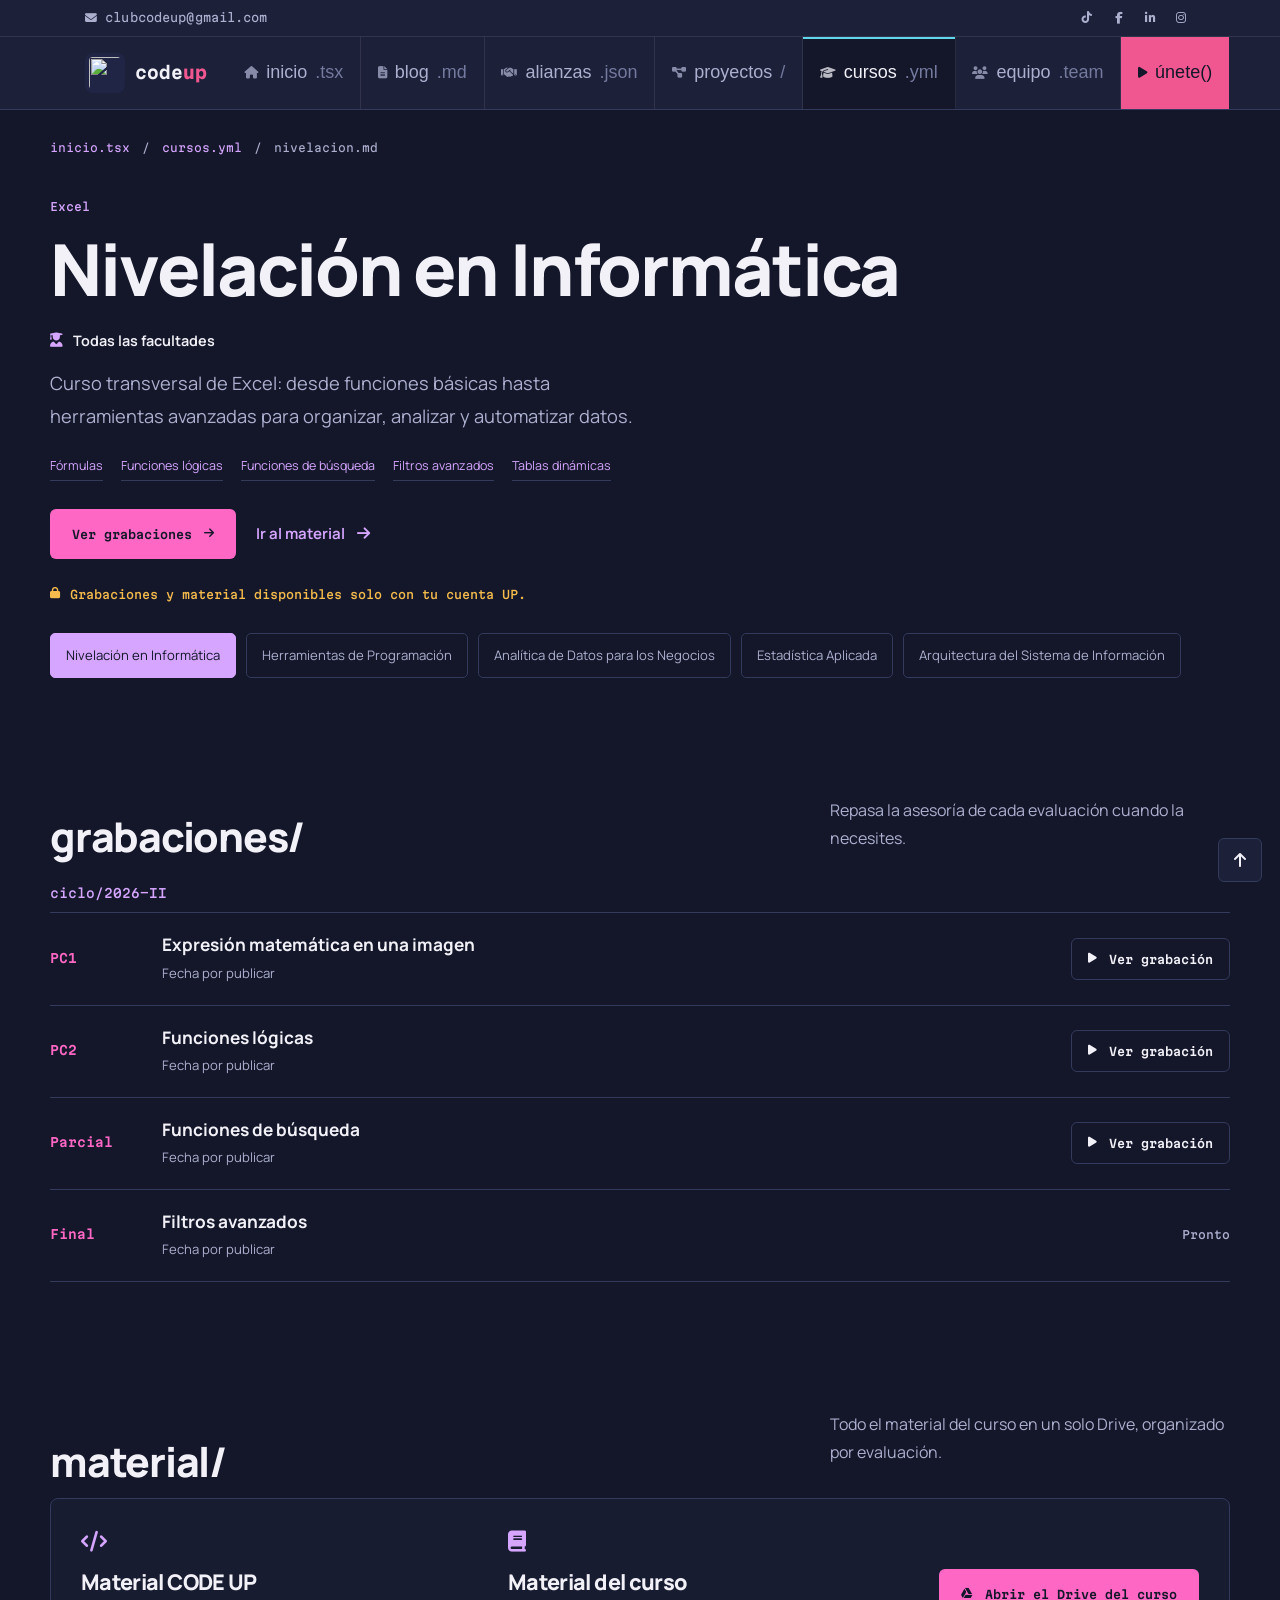
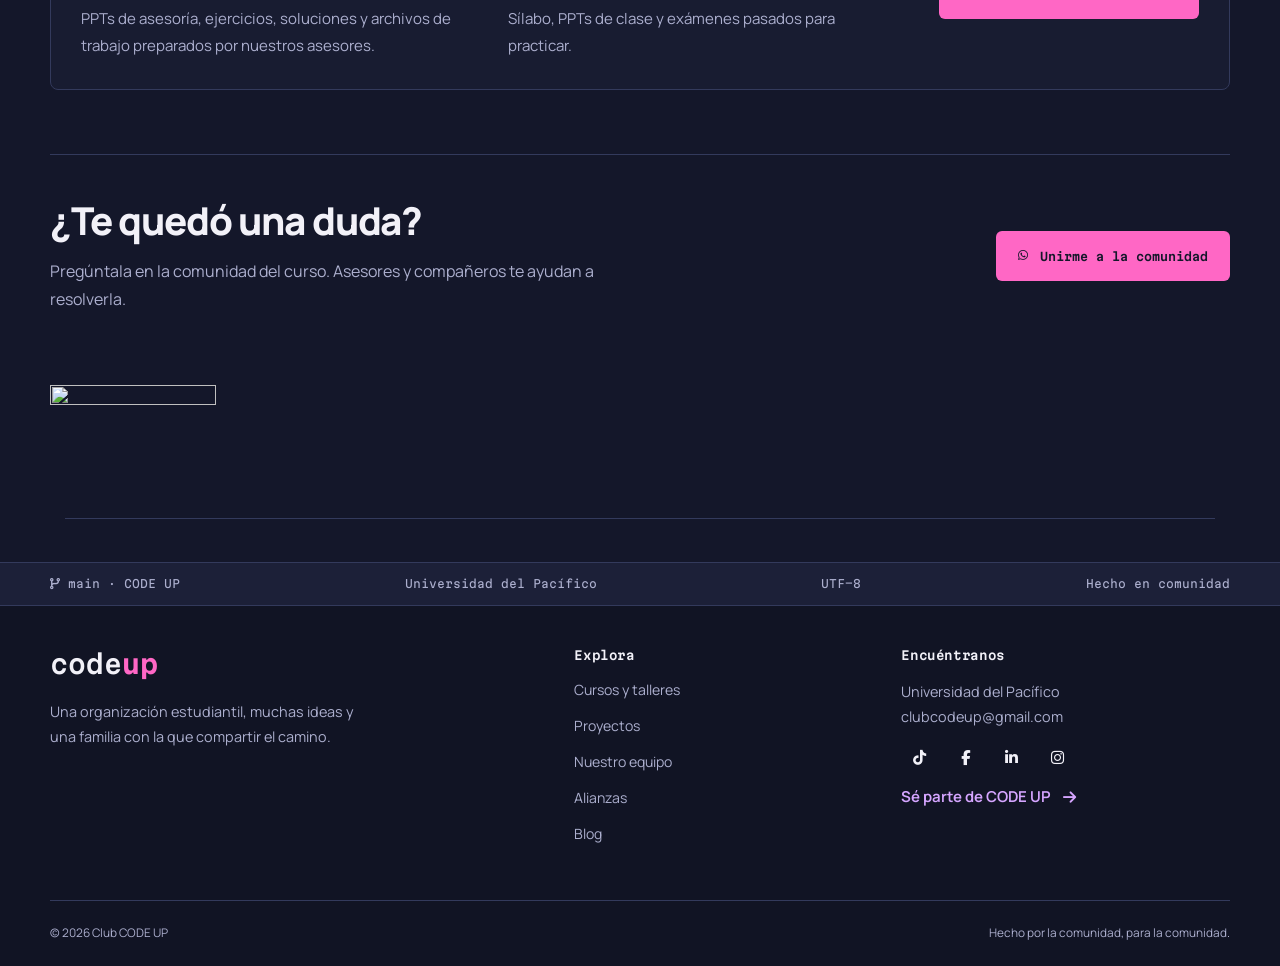
==== commit c883edca: "Un solo Drive por curso GDA - Cada curso tiene un único link de Drive (carpeta "<CURSO> – Material")" ====
--- a/advisories.html
+++ b/advisories.html
@@ -24,7 +24,7 @@
 <link href="https://cdnjs.cloudflare.com/ajax/libs/font-awesome/6.3.0/css/all.min.css" rel="stylesheet">
 <link href="css/pages-ide.css?v=9" rel="stylesheet">
 <link href="css/site-header.css?v=2" rel="stylesheet">
-<link href="css/gda.css?v=3" rel="stylesheet">
+<link href="css/gda.css?v=4" rel="stylesheet">
 <script src="js/site-header.js?v=1" defer></script>
 <script src="js/pages-ide.js?v=7" defer></script>
 </head><body class="club-page">
@@ -90,6 +90,6 @@
 <div><h2>Encuéntranos</h2><p>Universidad del Pacífico<br><a href="mailto:clubcodeup@gmail.com">clubcodeup@gmail.com</a></p><div class="page-social" aria-label="Redes de CODE UP"><a href="https://www.tiktok.com/@clubcode.up" target="_blank" rel="noopener noreferrer" aria-label="TikTok"><i class="fab fa-tiktok" aria-hidden="true"></i></a><a href="https://www.facebook.com/clubcodeup" target="_blank" rel="noopener noreferrer" aria-label="Facebook"><i class="fab fa-facebook-f" aria-hidden="true"></i></a><a href="https://www.linkedin.com/company/club-code-up/" target="_blank" rel="noopener noreferrer" aria-label="LinkedIn"><i class="fab fa-linkedin-in" aria-hidden="true"></i></a><a href="https://www.instagram.com/clubcodeup/" target="_blank" rel="noopener noreferrer" aria-label="Instagram"><i class="fab fa-instagram" aria-hidden="true"></i></a></div><a class="page-link" href="contact.html">Sé parte de CODE UP <i class="fa fa-arrow-right" aria-hidden="true"></i></a></div>
 </div><div class="page-shell page-footer__bottom"><span>© 2026 Club CODE UP</span><span>Hecho por la comunidad, para la comunidad.</span></div></footer>
 <a class="page-top" href="#contenido" aria-label="Volver arriba"><i class="fa fa-arrow-up" aria-hidden="true"></i></a>
-<script src="js/gda-cursos.js?v=4"></script>
-<script src="js/gda-curso.js?v=3"></script>
+<script src="js/gda-cursos.js?v=5"></script>
+<script src="js/gda-curso.js?v=4"></script>
 </body></html>
--- a/css/gda.css
+++ b/css/gda.css
@@ -21,7 +21,9 @@
 .gda-rec__soon { color: var(--page-muted); font: 500 .7rem/1.6 var(--page-mono); }
 .gda-empty { color: var(--page-muted); }
 
-.gda-cards { display: grid; grid-template-columns: repeat(2, 1fr); gap: 20px; }
+.gda-drive { display: grid; grid-template-columns: 1fr auto; gap: 40px; align-items: center; }
+.gda-drive__parts { display: grid; grid-template-columns: repeat(2, 1fr); gap: 36px; }
+.gda-drive__parts p { margin: 0; }
 .gda-card { padding: 30px; border: 1px solid var(--page-line); border-radius: 8px; background: #1c203899; }
 .gda-card__icon { color: var(--page-accent); font-size: 1.3rem; margin-bottom: 18px; }
 .gda-card h3 { font-size: 1.35rem; margin-bottom: 12px; }
@@ -30,6 +32,7 @@
 @media (max-width: 640px) {
   .gda-rec { grid-template-columns: 1fr; gap: 8px; }
   .gda-rec__btn { justify-self: start; }
-  .gda-cards { grid-template-columns: 1fr; }
+  .gda-drive, .gda-drive__parts { grid-template-columns: 1fr; gap: 24px; }
+  .gda-drive .page-button { justify-self: start; }
   .gda-card { padding: 24px; }
 }
